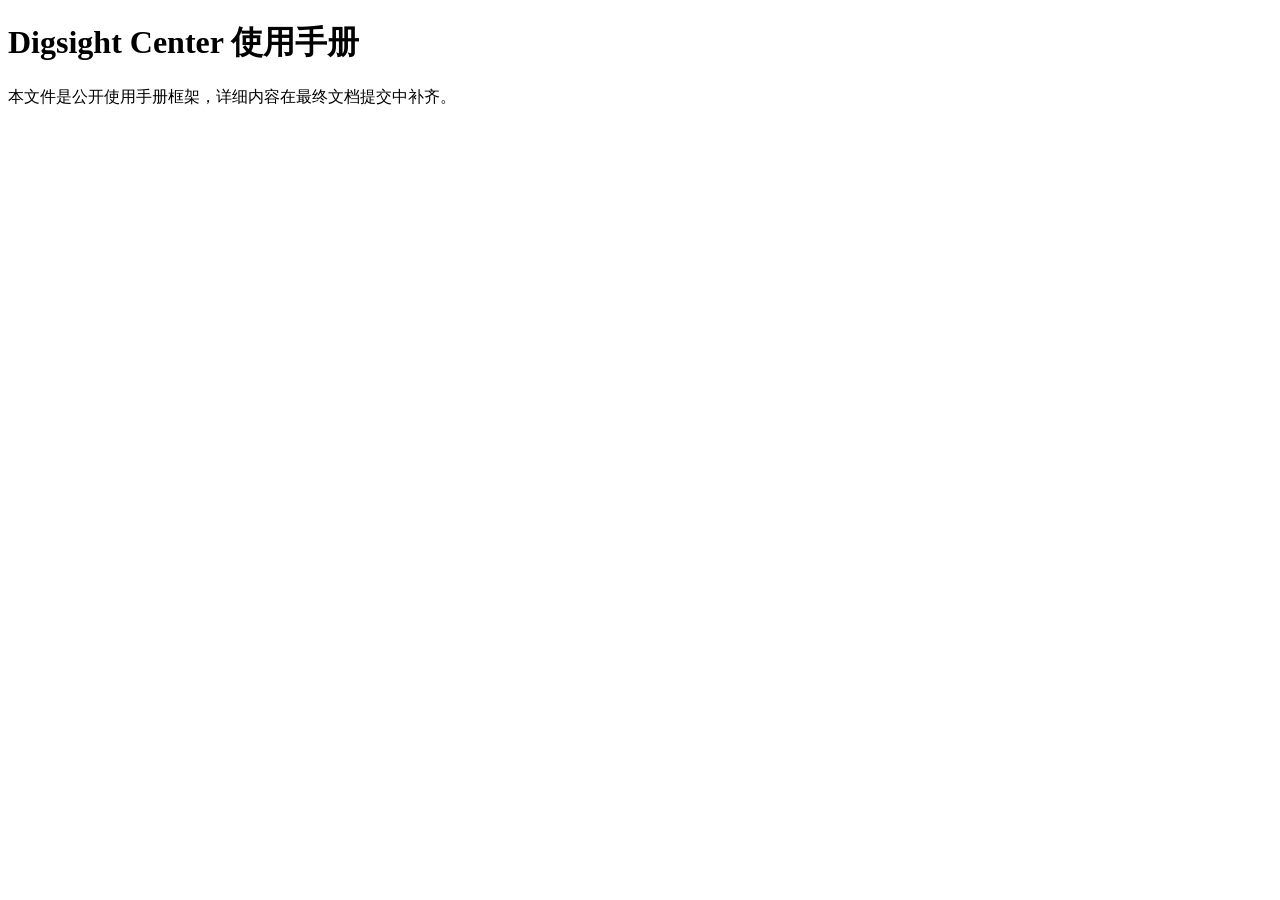
==== manual/MANUAL.html @ 26a2beaf "[Docs] Add public documentation skeleton Add stable public README and manual entry files early so ga" ====
<!doctype html>
<html lang="zh-CN">
<head>
  <meta charset="utf-8">
  <meta name="viewport" content="width=device-width, initial-scale=1">
  <title>Digsight Center 使用手册</title>
</head>
<body>
  <main>
    <h1>Digsight Center 使用手册</h1>
    <p>本文件是公开使用手册框架，详细内容在最终文档提交中补齐。</p>
  </main>
</body>
</html>
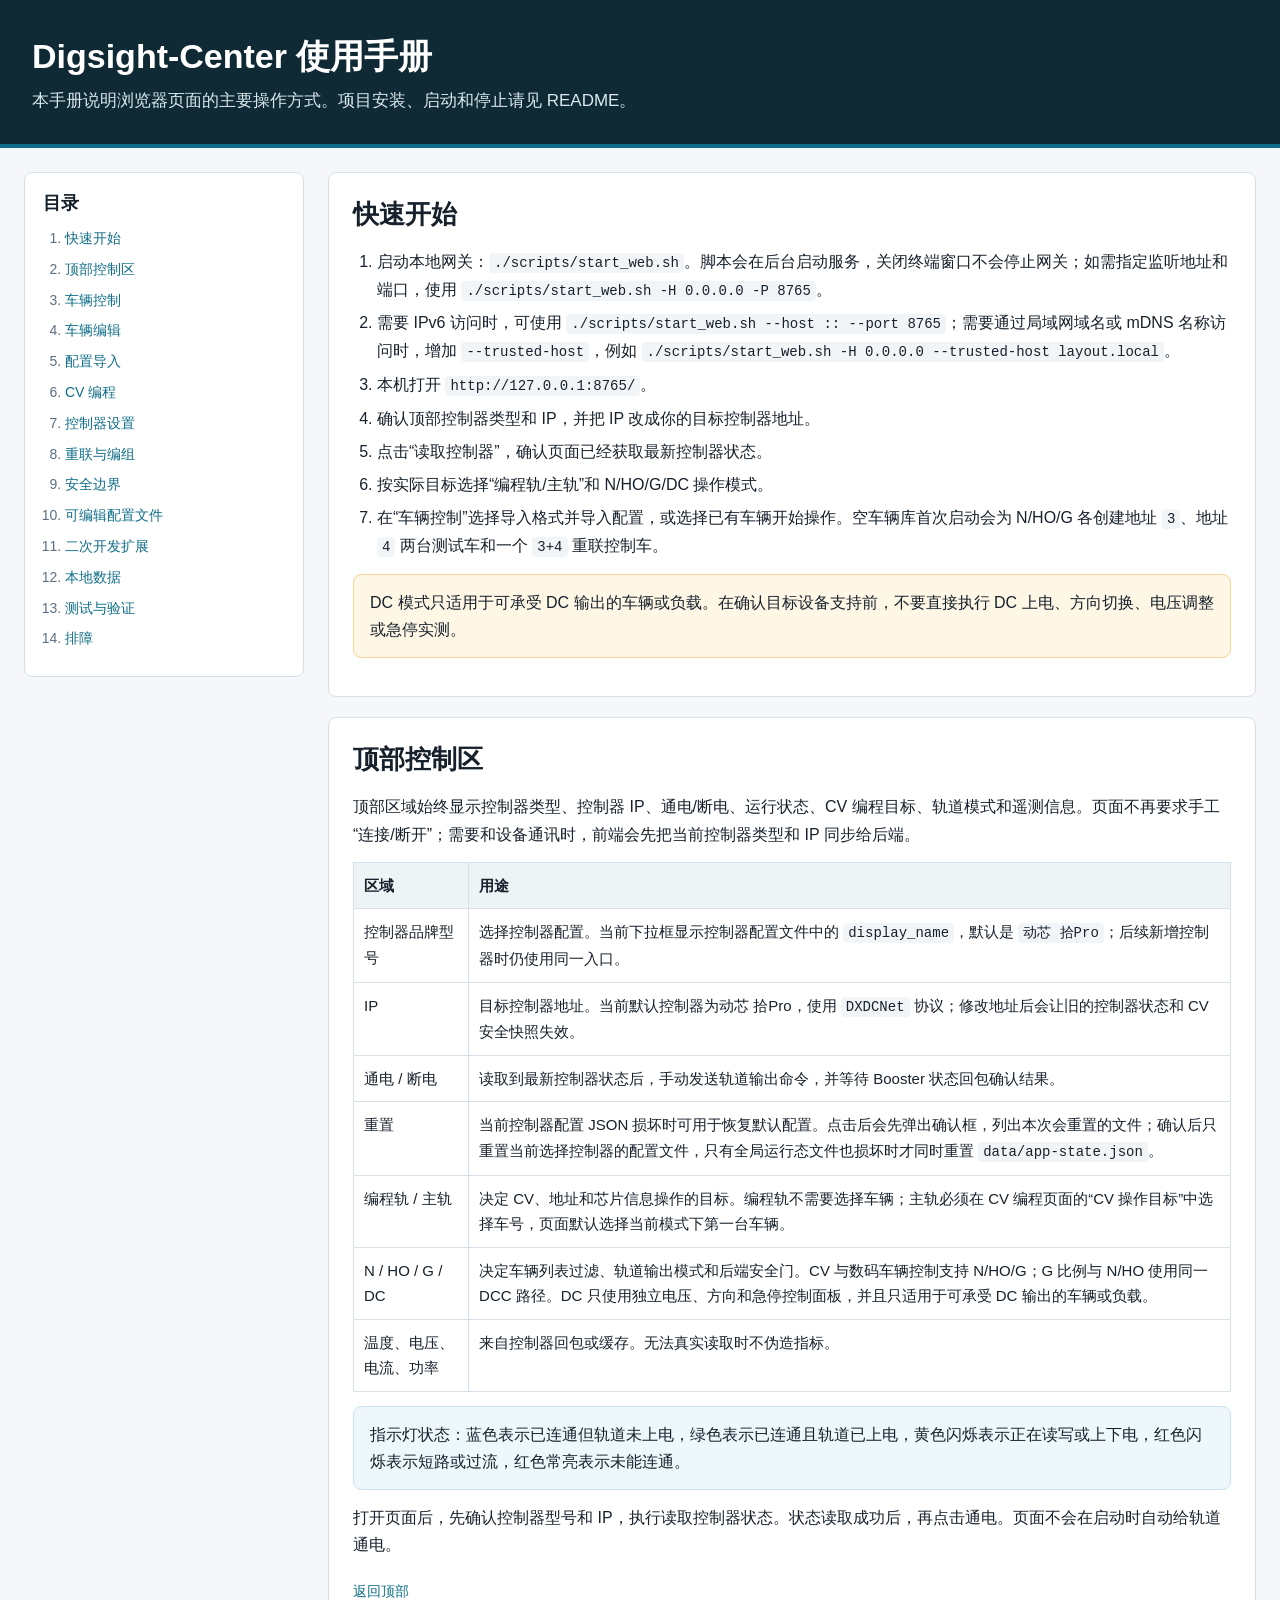
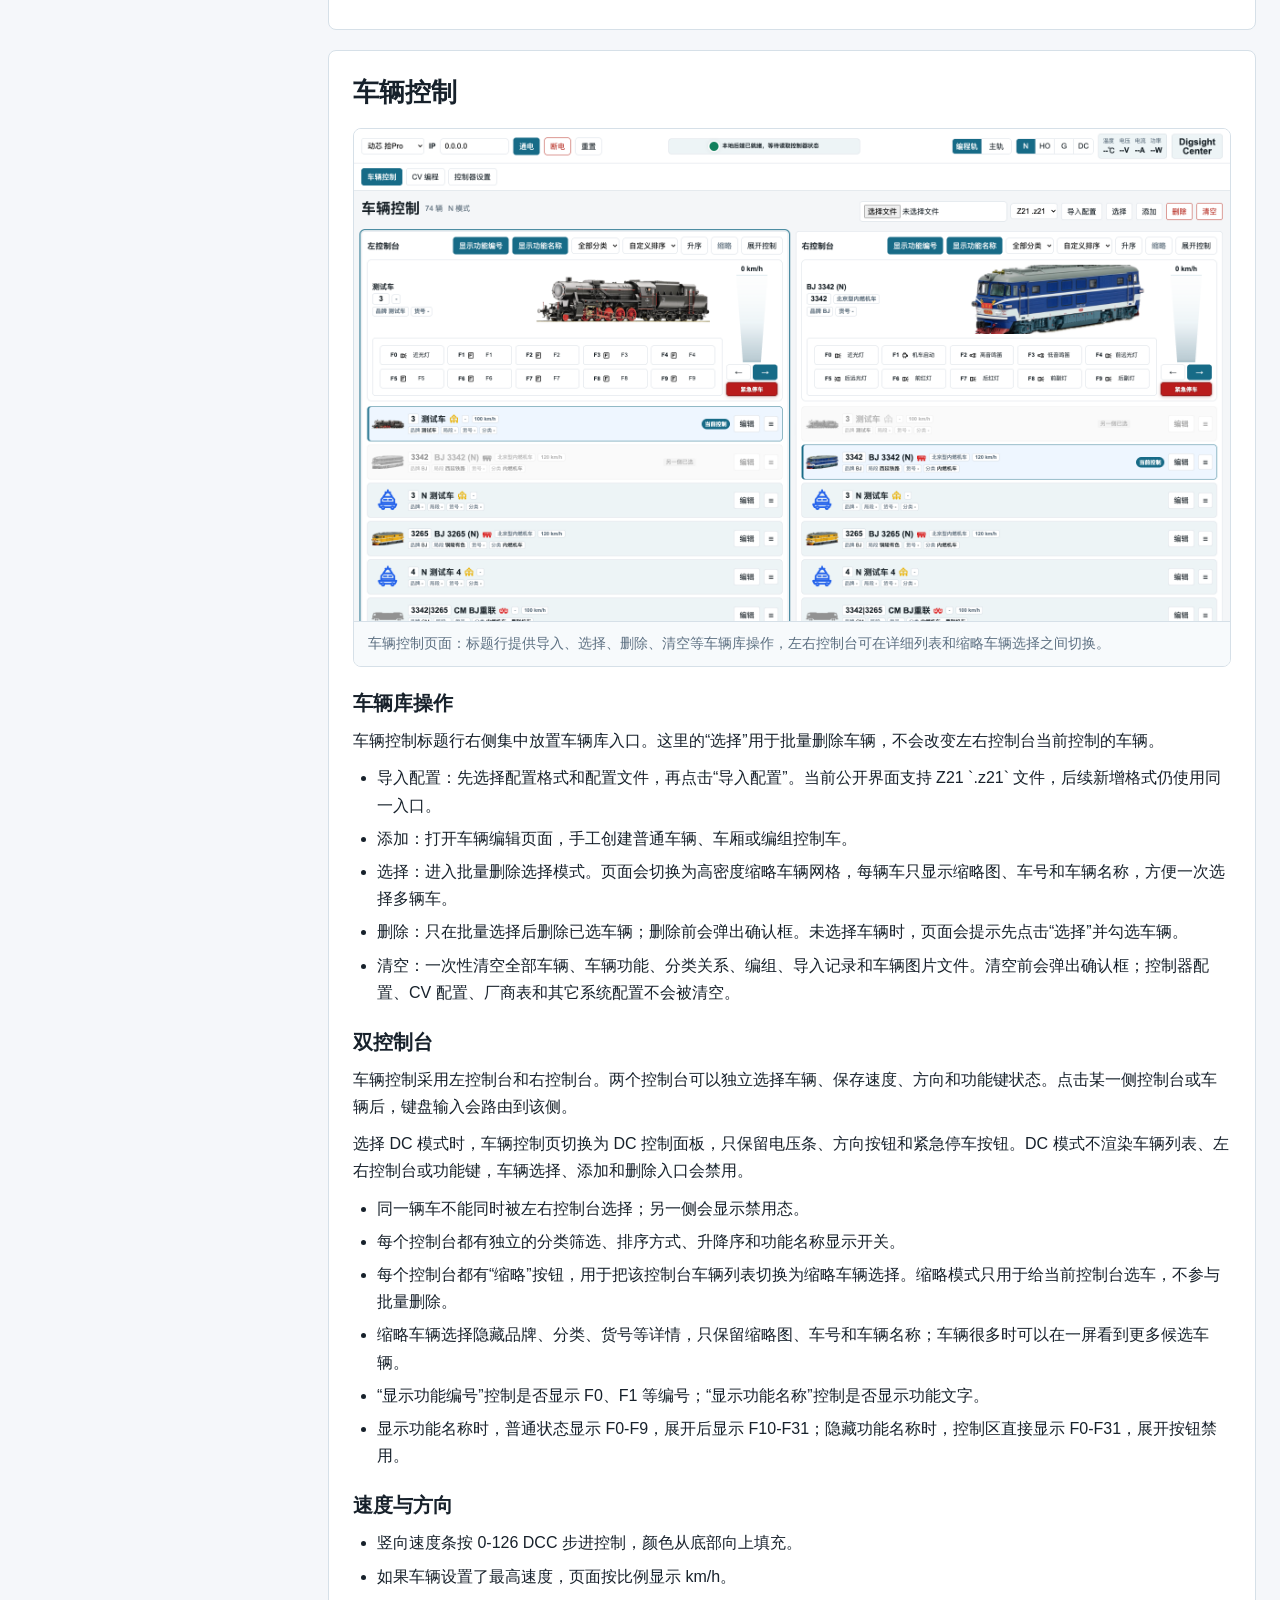
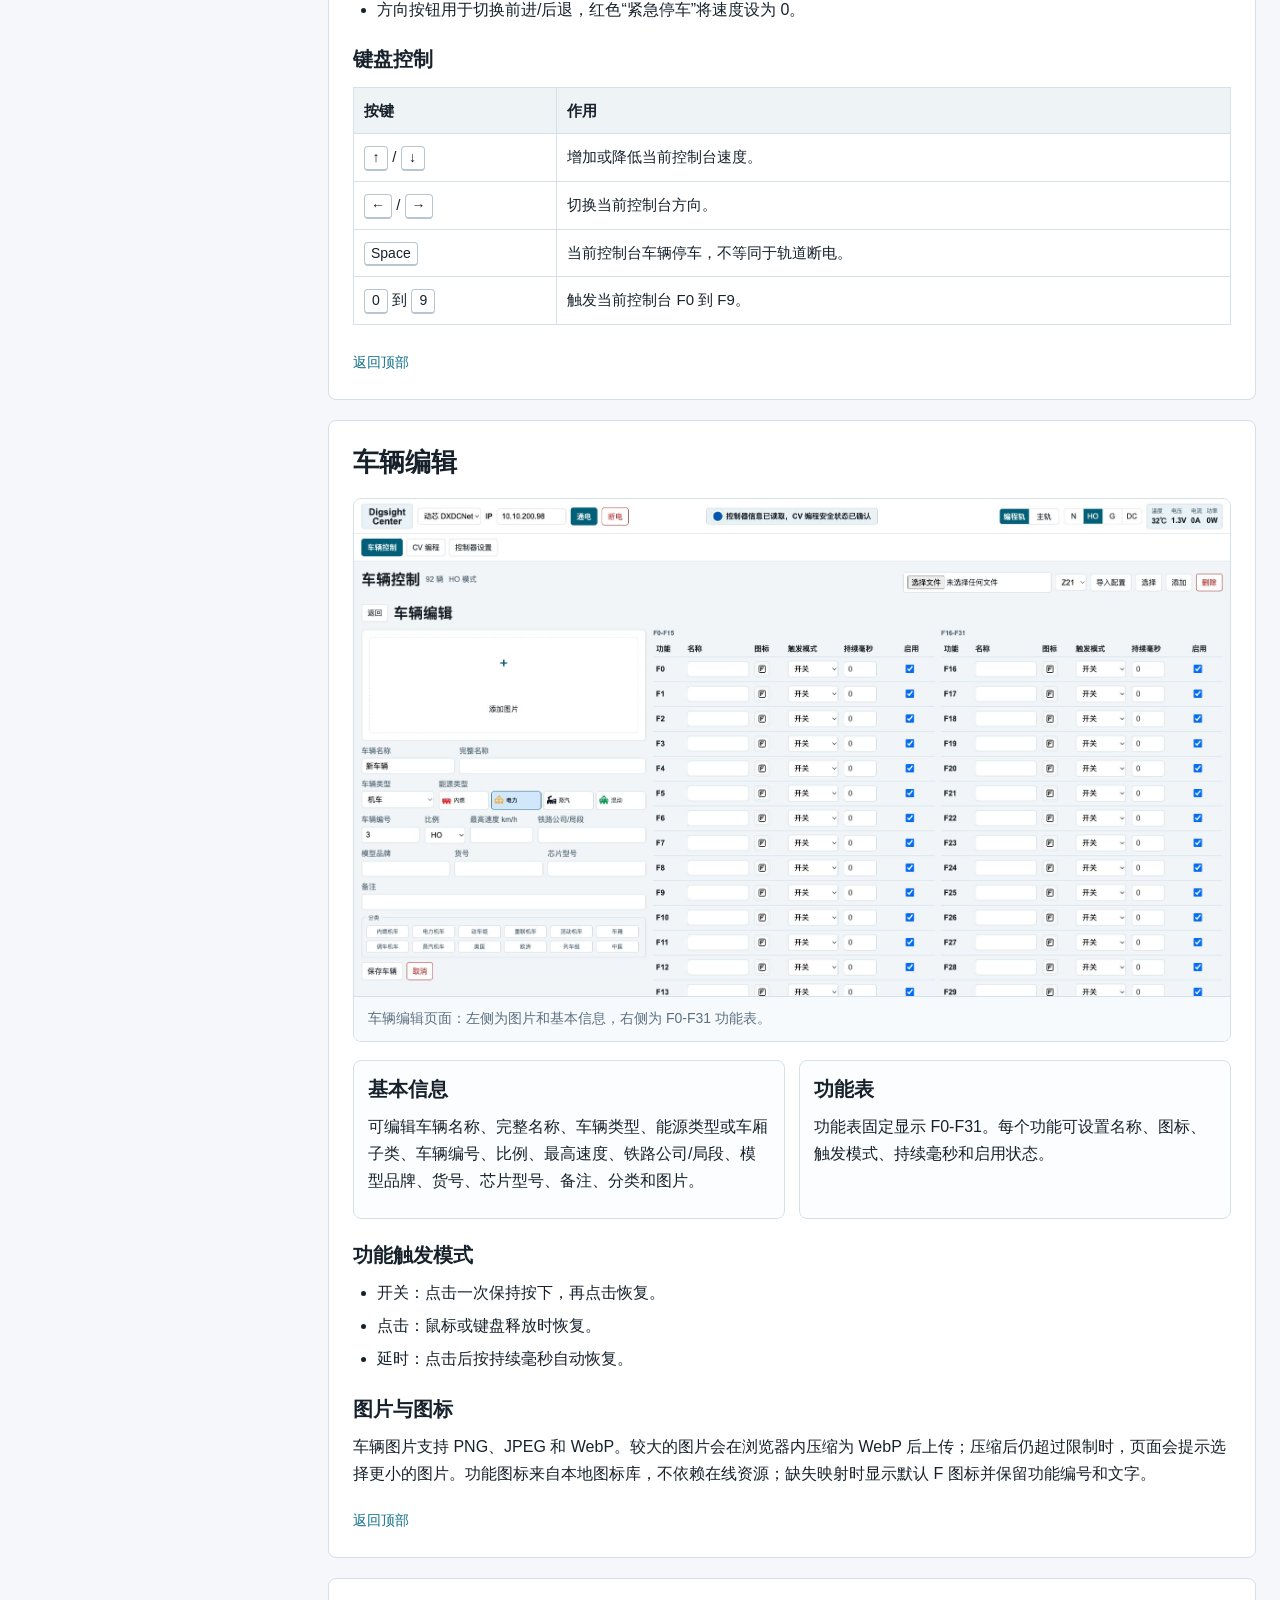
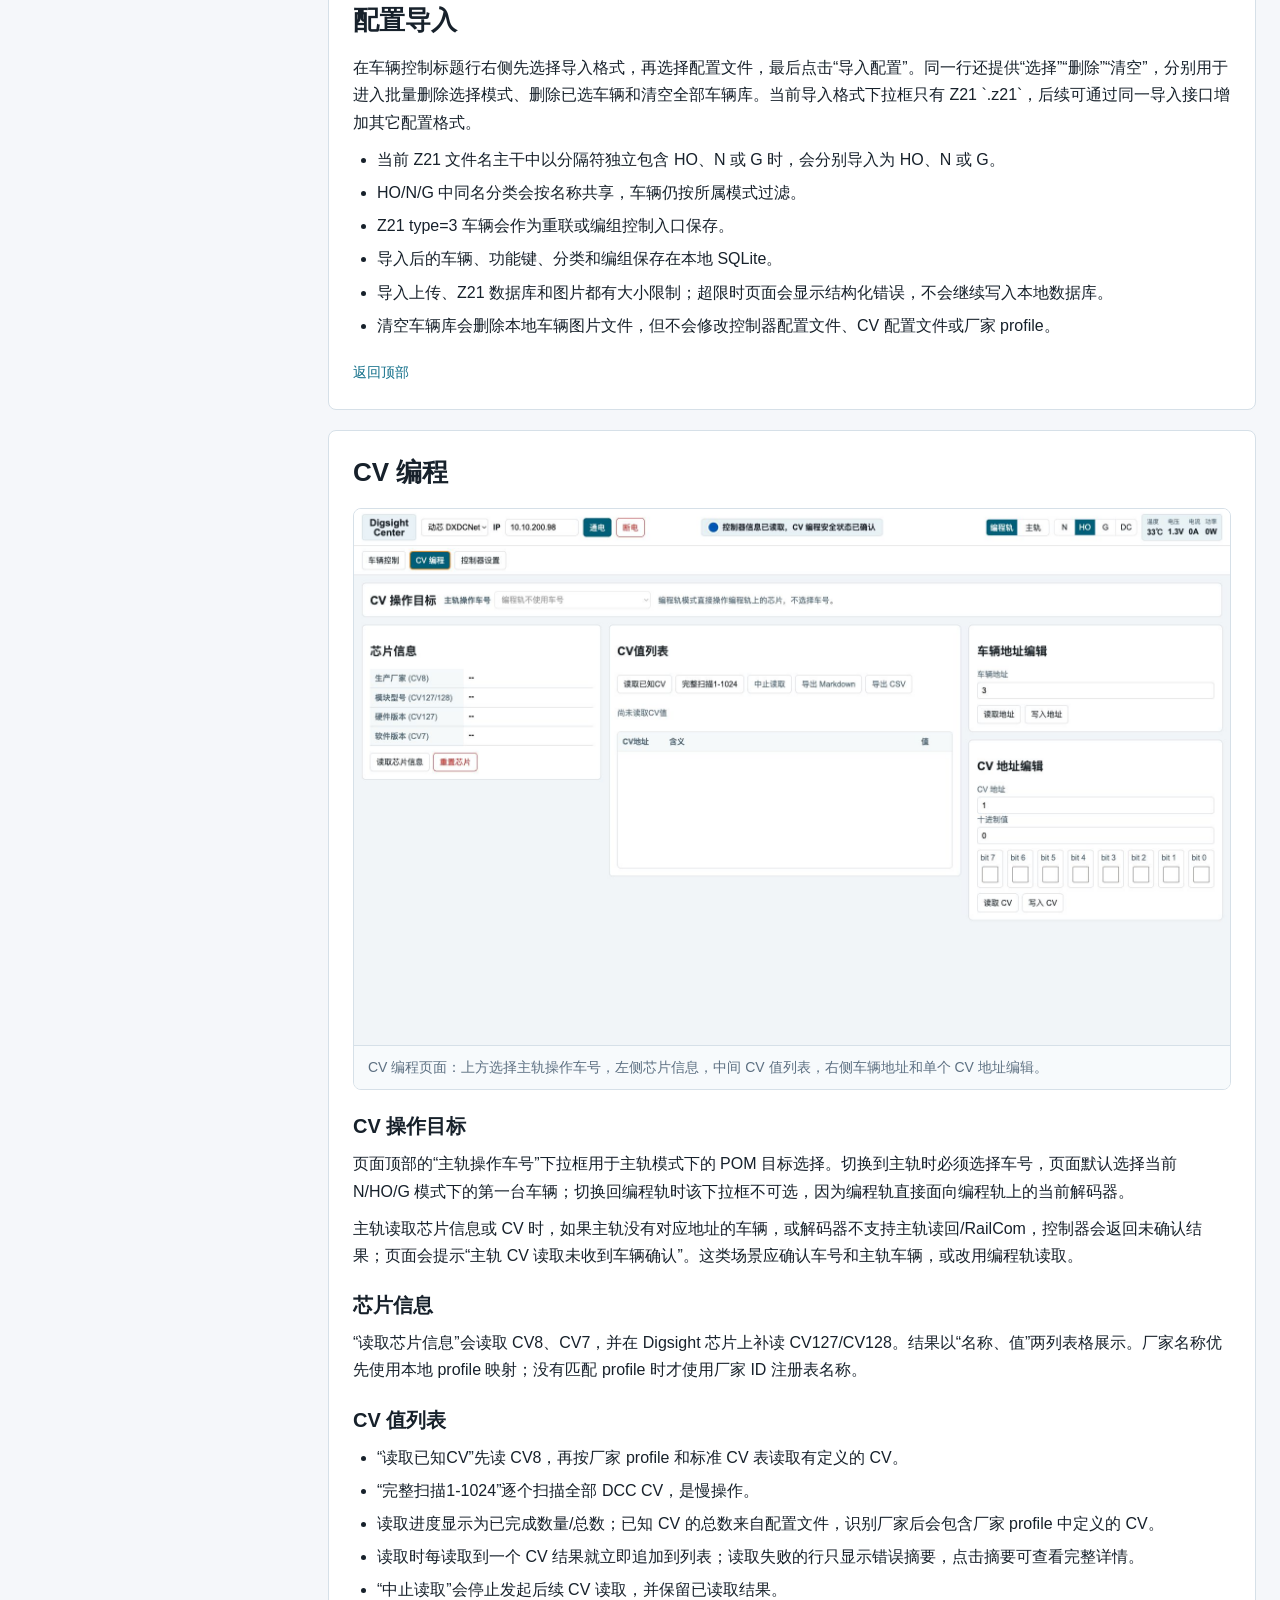
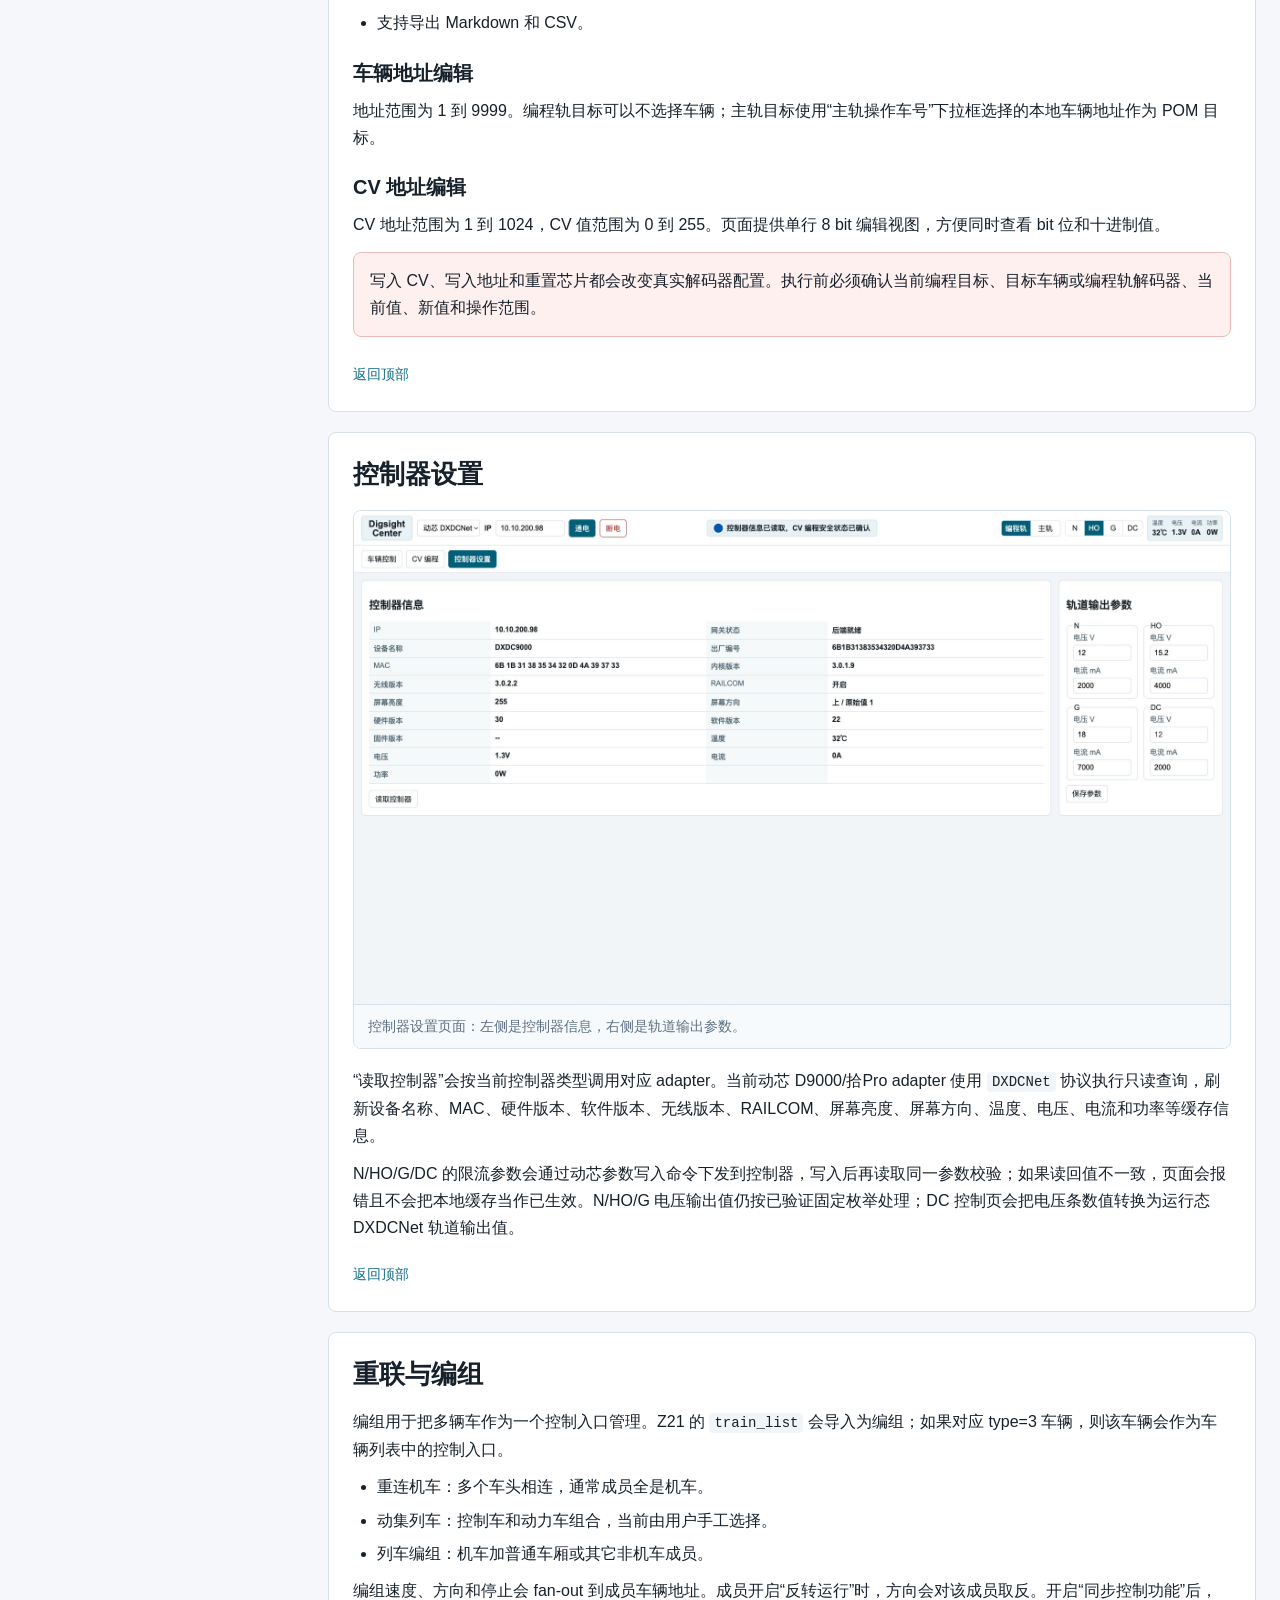
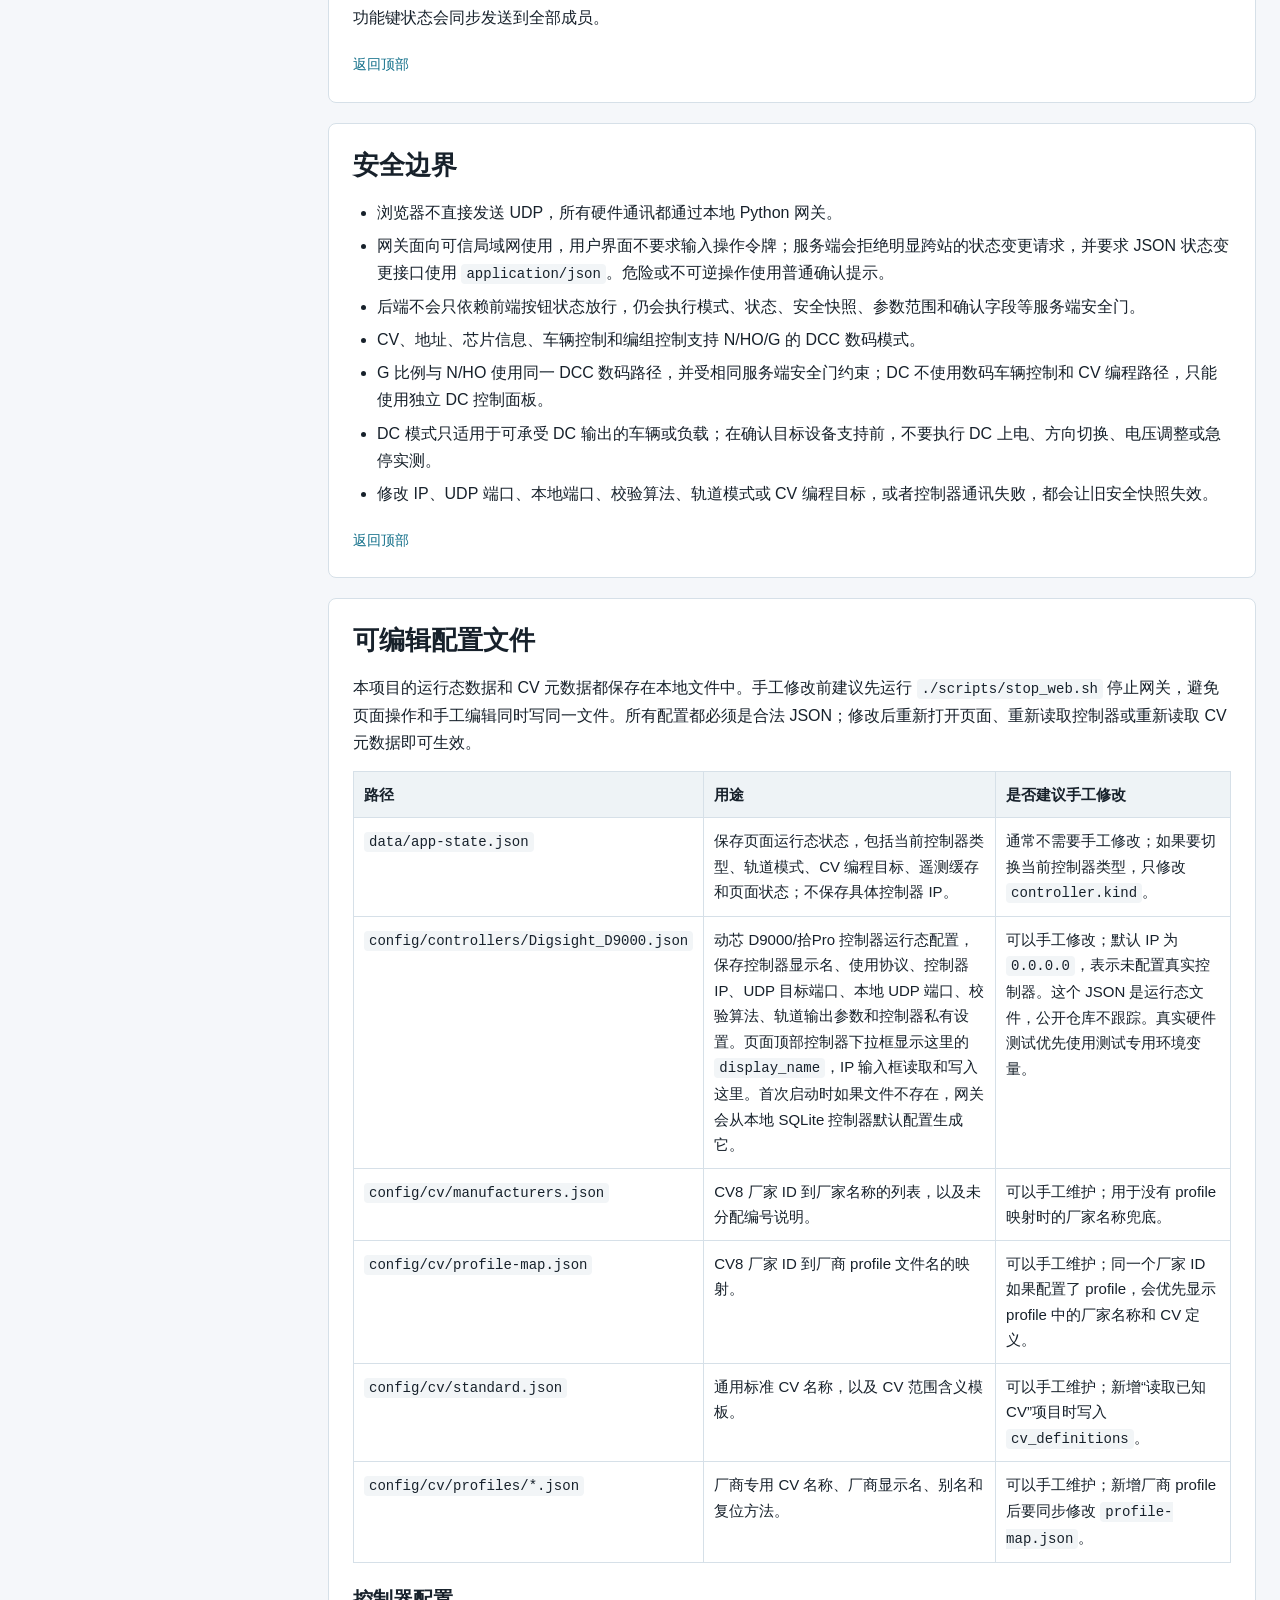
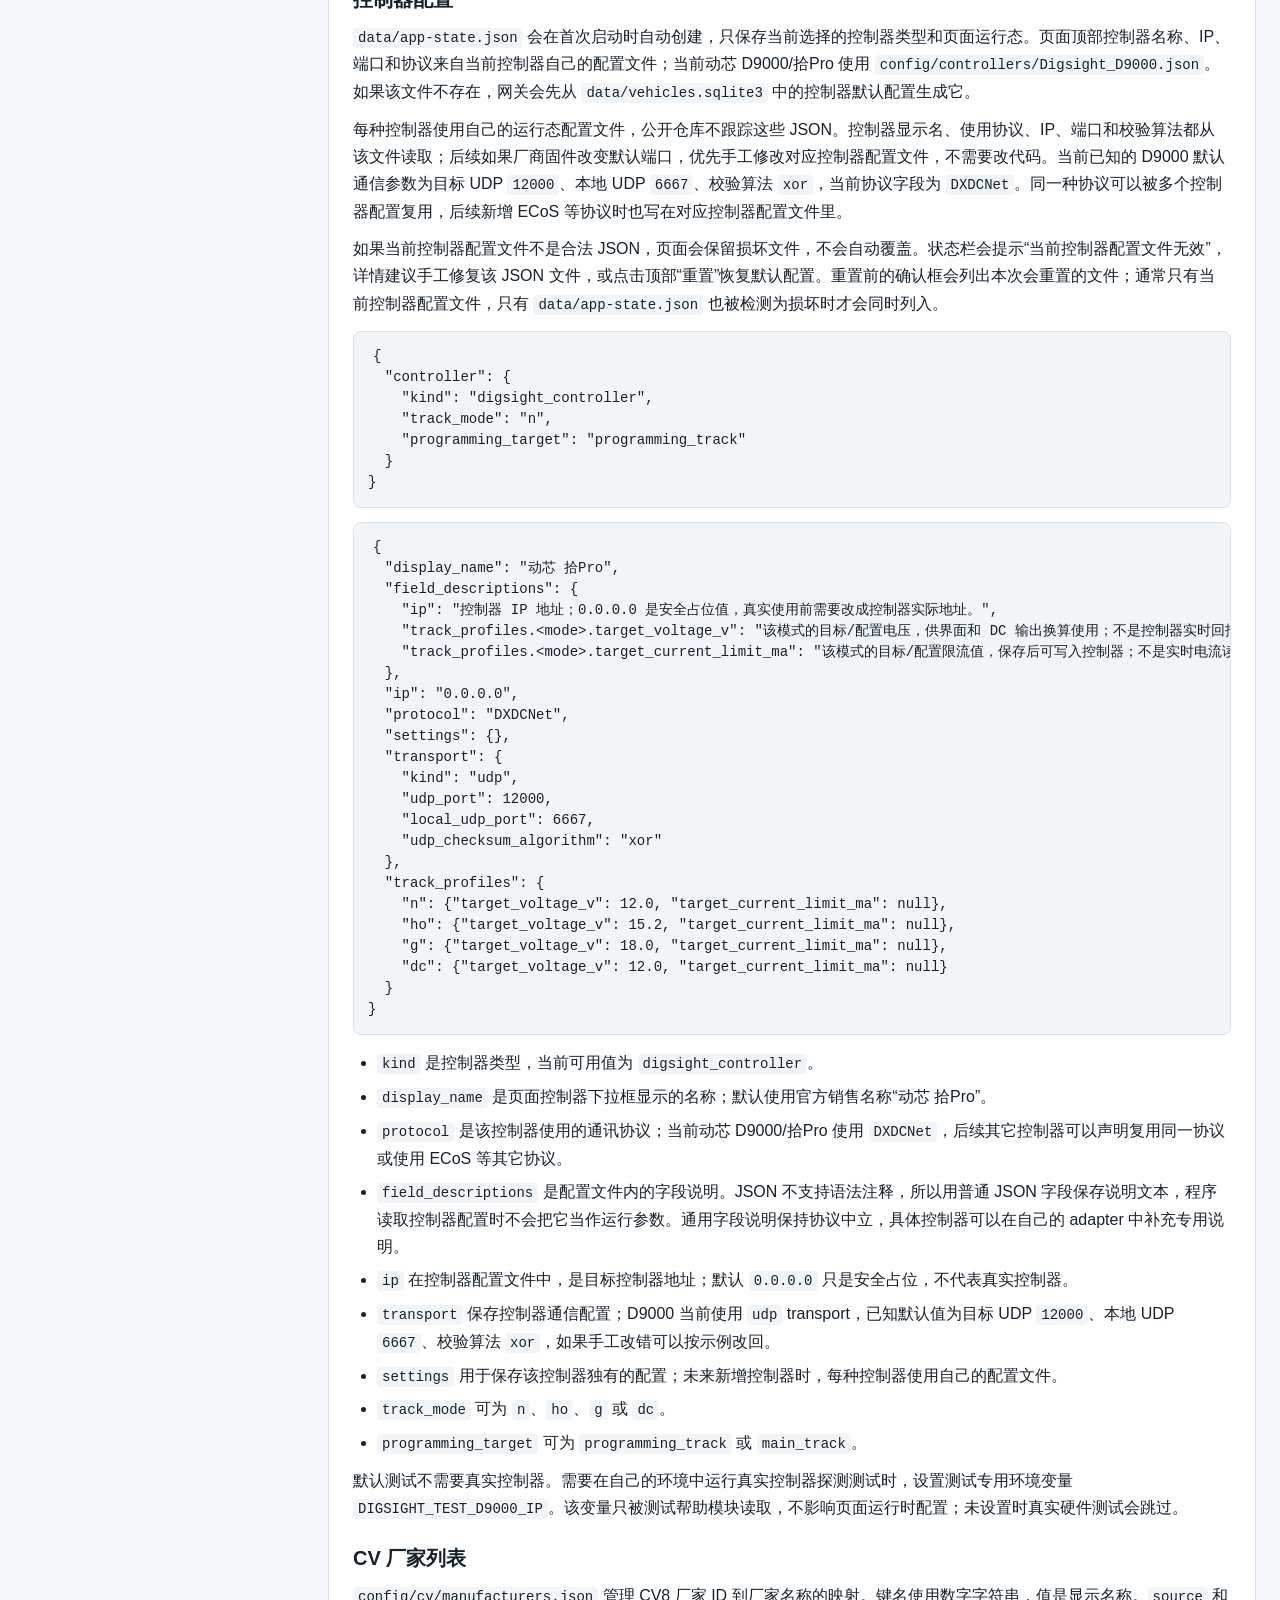
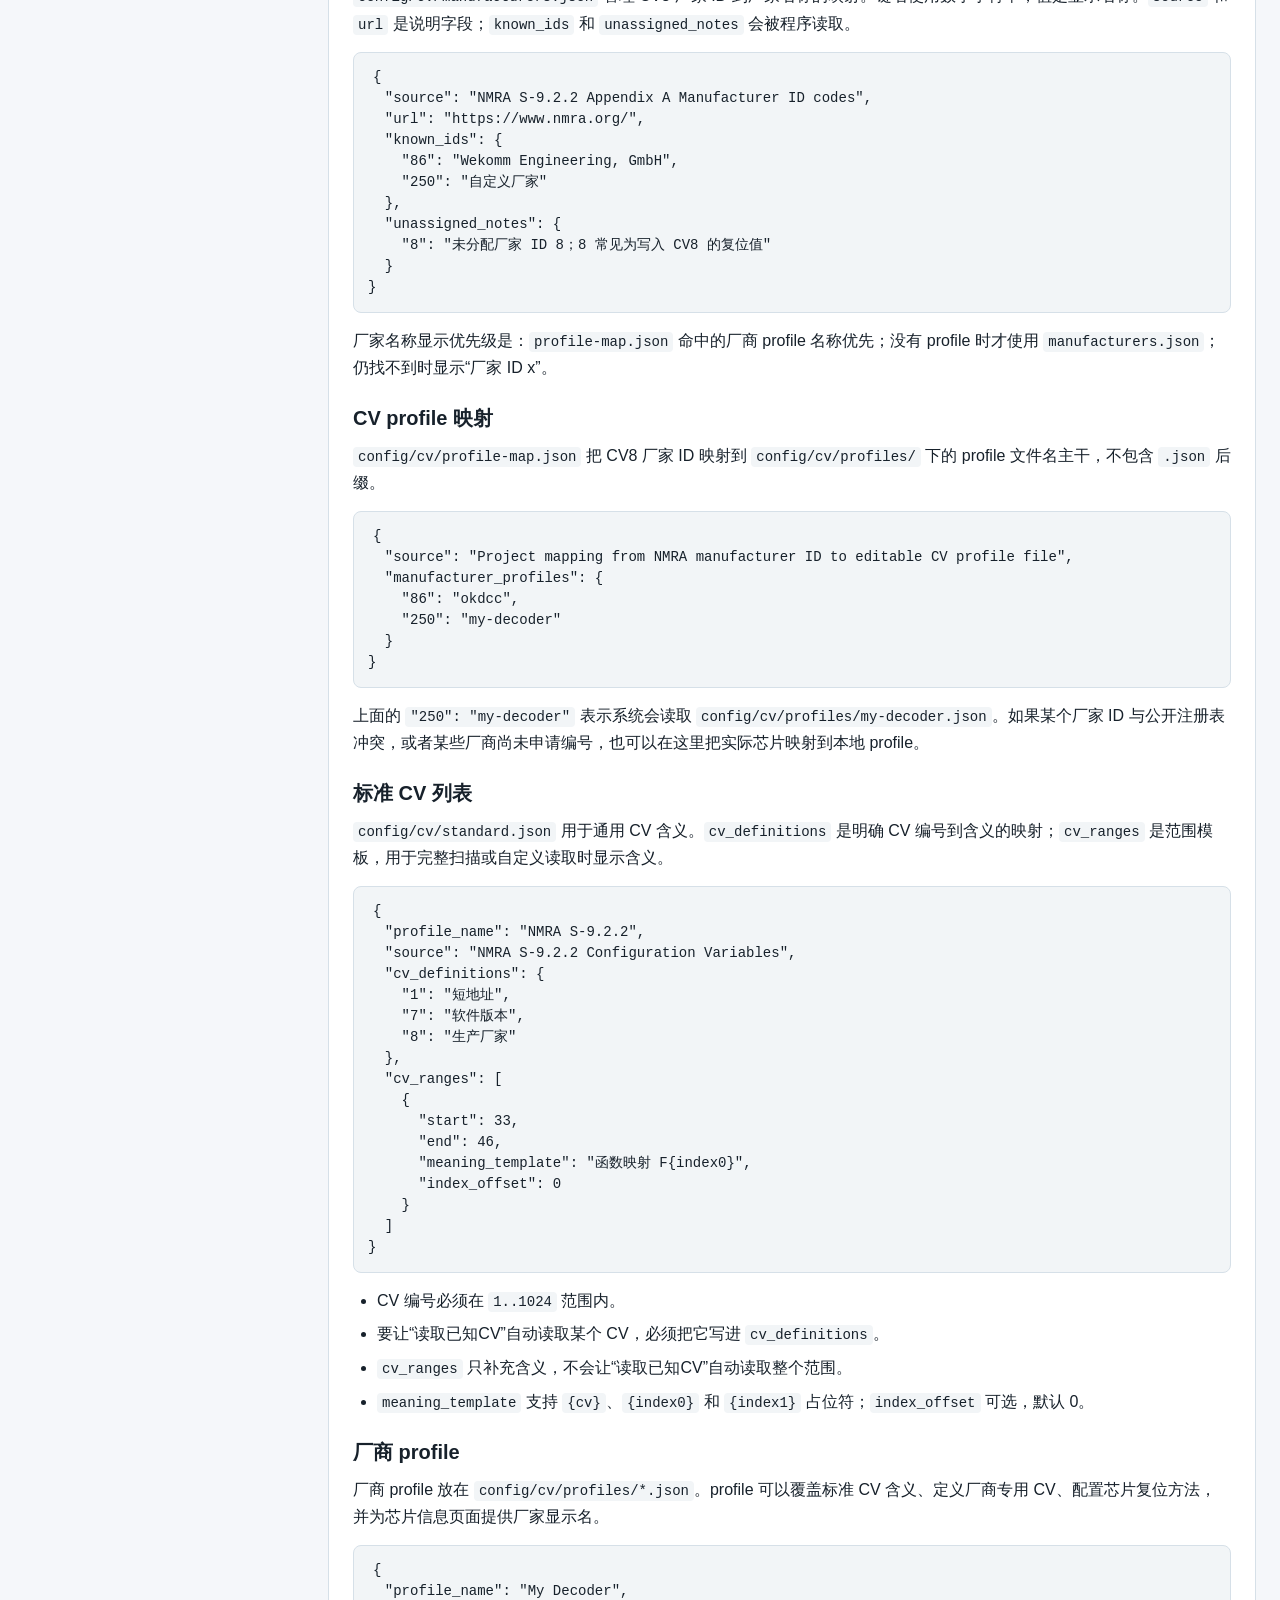
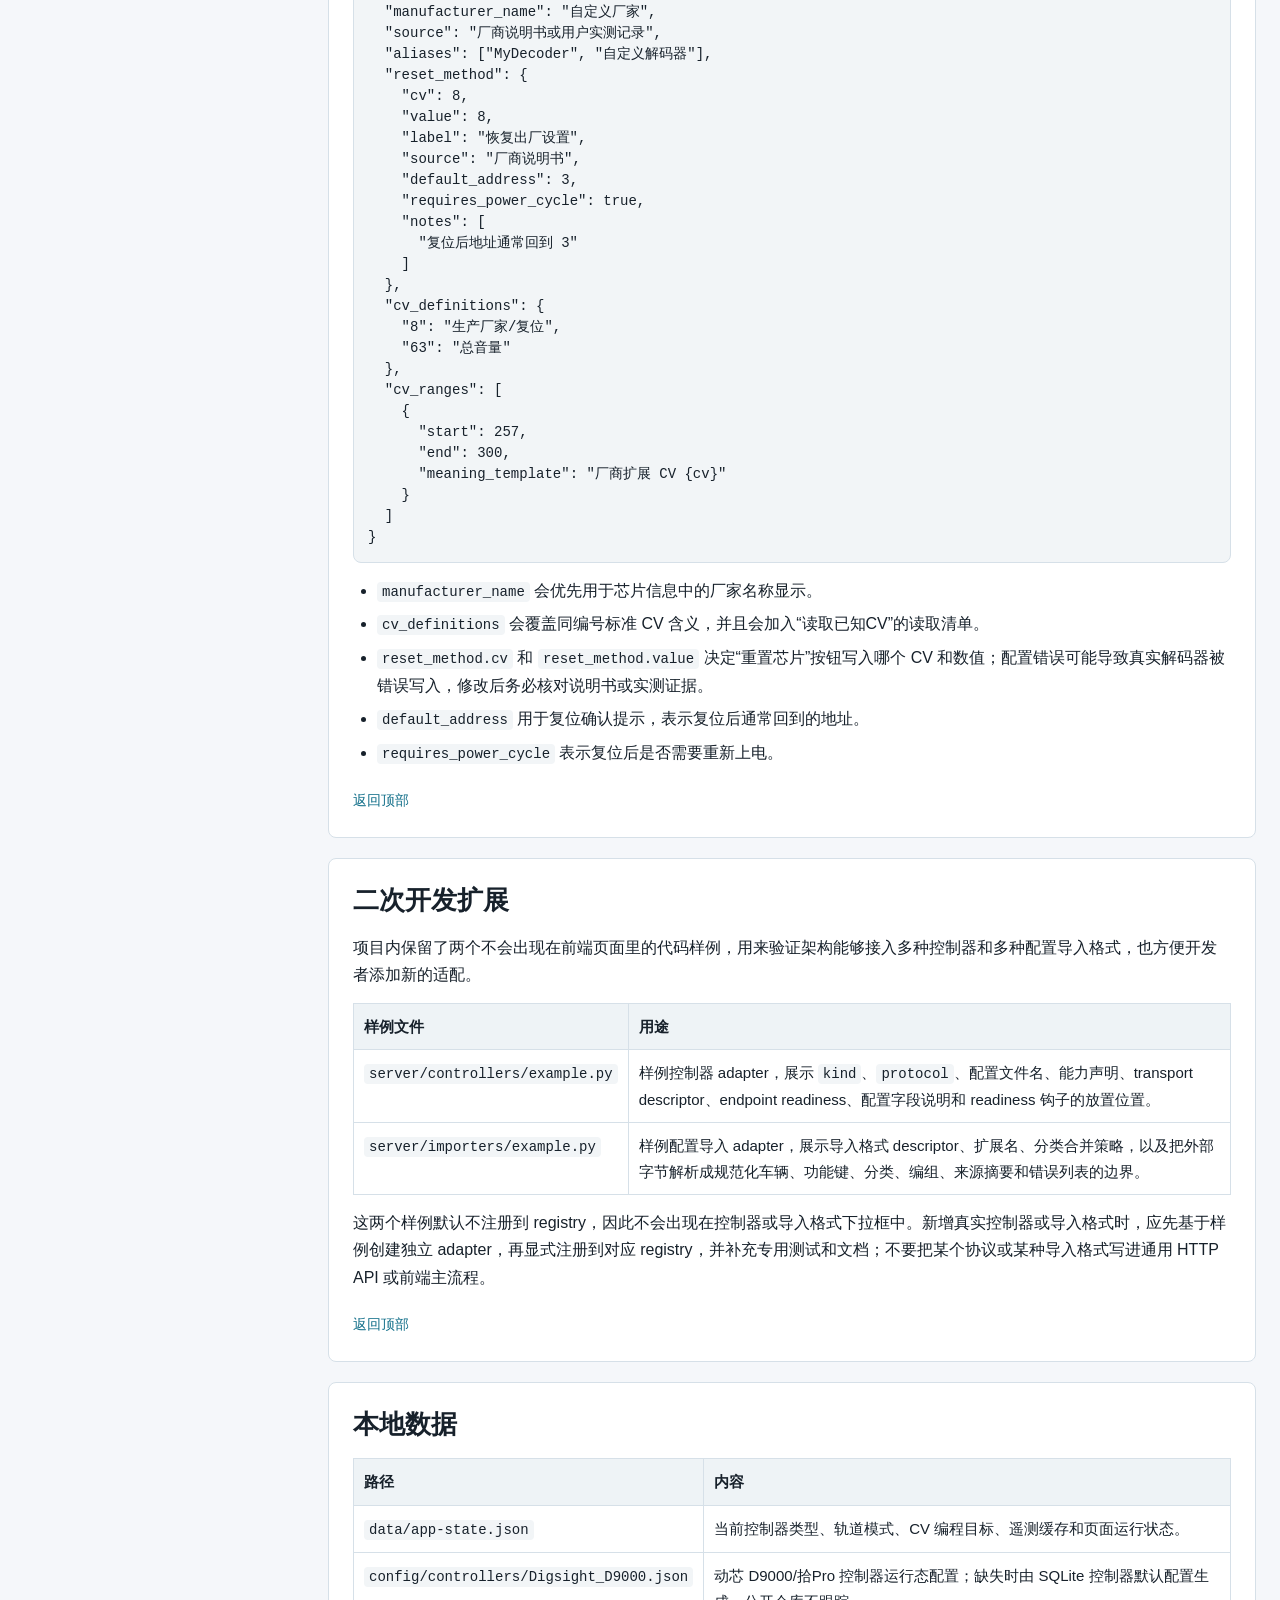
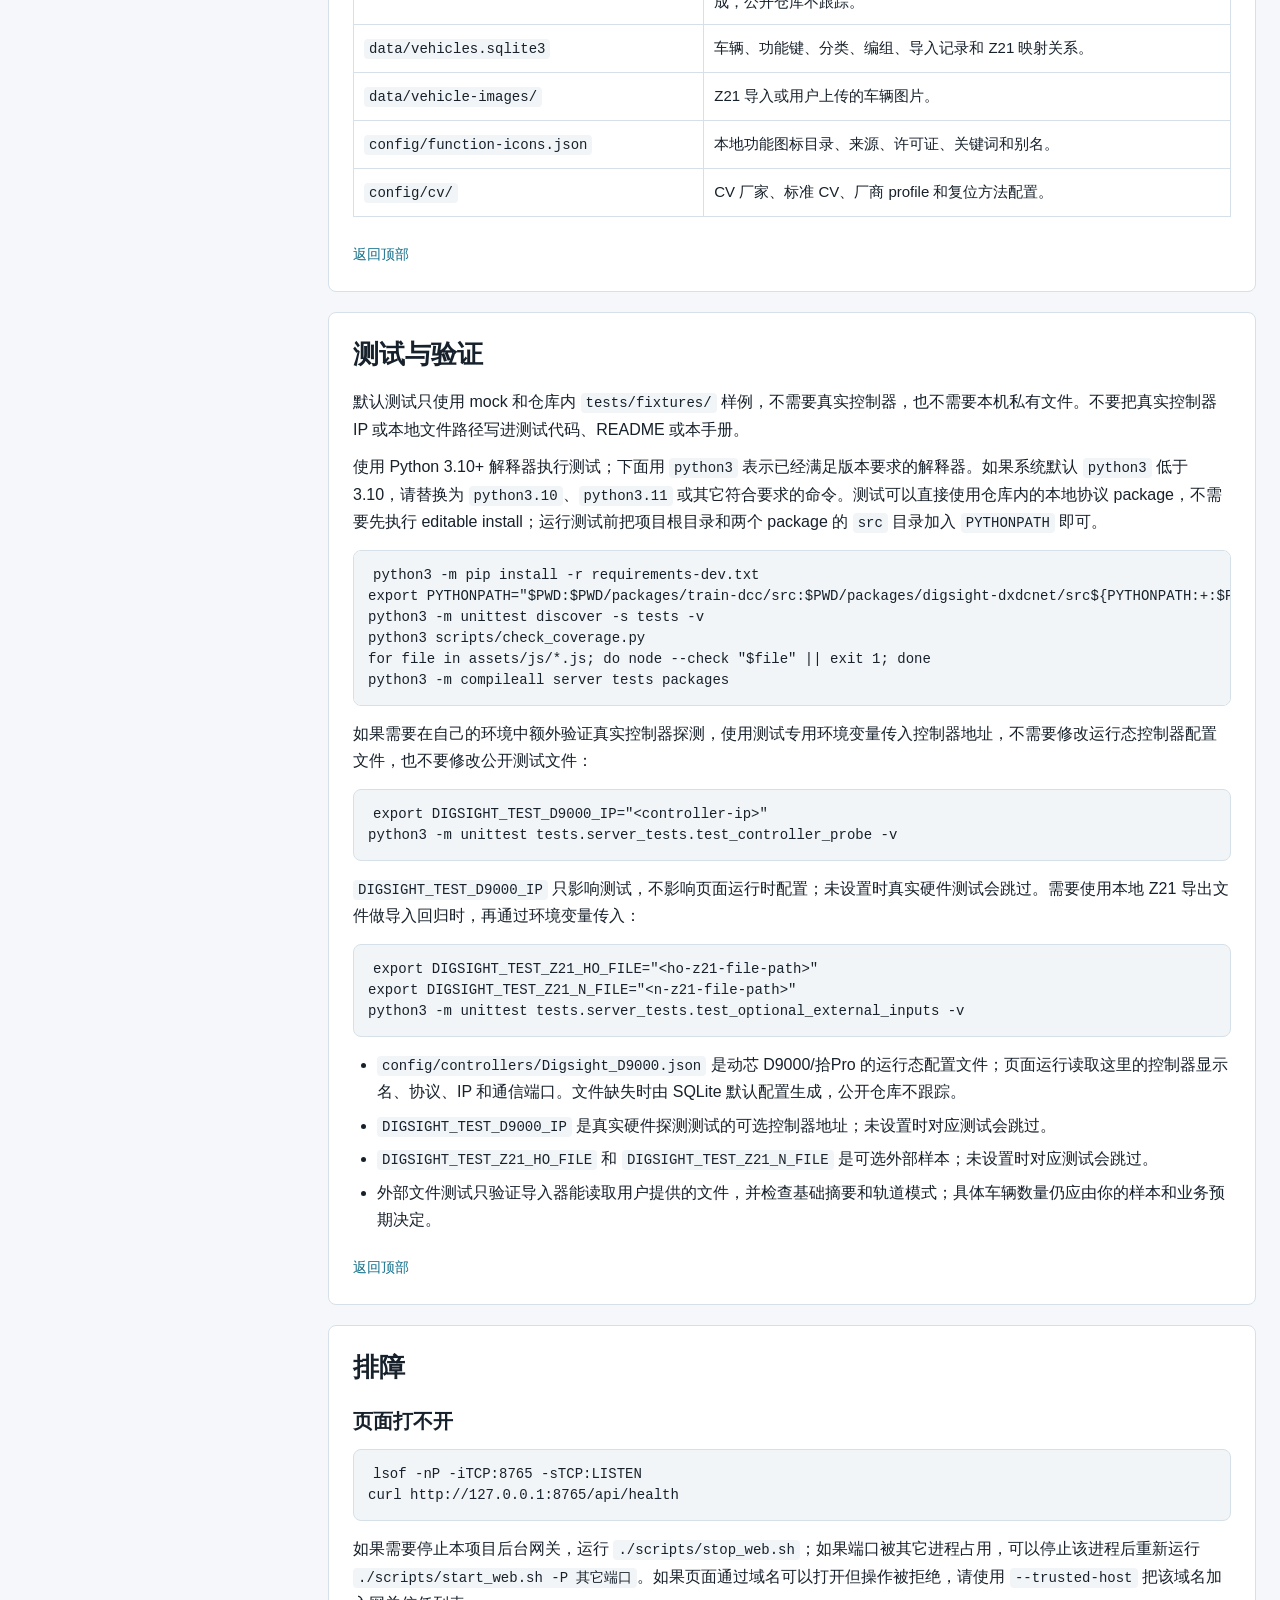
==== commit 20bef4e8: "[Docs] Publish browser user manual Document installation, startup, controller configuration, manual " ====
--- a/manual/MANUAL.html
+++ b/manual/MANUAL.html
@@ -3,12 +3,820 @@
 <head>
   <meta charset="utf-8">
   <meta name="viewport" content="width=device-width, initial-scale=1">
-  <title>Digsight Center 使用手册</title>
+  <title>Digsight-Center 使用手册</title>
+  <style>
+    :root {
+      --bg: #f5f7fa;
+      --panel: #ffffff;
+      --text: #17212b;
+      --muted: #5d7082;
+      --line: #d6e0e8;
+      --brand: #0f6d88;
+      --brand-dark: #0a5065;
+      --note: #eef7fb;
+      --warn: #fff7e6;
+      --danger: #fff0f0;
+      --code: #f2f5f7;
+    }
+
+    * {
+      box-sizing: border-box;
+    }
+
+    html {
+      scroll-behavior: smooth;
+    }
+
+    body {
+      margin: 0;
+      background: var(--bg);
+      color: var(--text);
+      font-family: "Microsoft YaHei", "PingFang SC", "Helvetica Neue", Arial, sans-serif;
+      font-size: 16px;
+      line-height: 1.7;
+    }
+
+    a {
+      color: var(--brand);
+      text-decoration: none;
+    }
+
+    a:hover {
+      text-decoration: underline;
+    }
+
+    header {
+      background: #102a35;
+      color: #fff;
+      padding: 36px 32px 28px;
+      border-bottom: 4px solid var(--brand);
+    }
+
+    header h1 {
+      margin: 0 0 10px;
+      font-size: 34px;
+      line-height: 1.2;
+      letter-spacing: 0;
+    }
+
+    header p {
+      max-width: 980px;
+      margin: 0;
+      color: #d9e8ee;
+      font-size: 17px;
+    }
+
+    .layout {
+      display: grid;
+      grid-template-columns: 280px minmax(0, 1fr);
+      gap: 24px;
+      max-width: 1480px;
+      margin: 0 auto;
+      padding: 24px;
+    }
+
+    nav {
+      position: sticky;
+      top: 16px;
+      align-self: start;
+      background: var(--panel);
+      border: 1px solid var(--line);
+      border-radius: 8px;
+      padding: 18px;
+    }
+
+    nav h2 {
+      margin: 0 0 12px;
+      font-size: 18px;
+    }
+
+    nav ol {
+      margin: 0;
+      padding-left: 22px;
+    }
+
+    nav li {
+      margin: 7px 0;
+      color: var(--muted);
+      font-size: 14px;
+    }
+
+    main {
+      min-width: 0;
+    }
+
+    section {
+      background: var(--panel);
+      border: 1px solid var(--line);
+      border-radius: 8px;
+      margin-bottom: 20px;
+      padding: 24px;
+    }
+
+    h2 {
+      margin: 0 0 16px;
+      font-size: 26px;
+      line-height: 1.35;
+    }
+
+    h3 {
+      margin: 22px 0 10px;
+      font-size: 20px;
+      line-height: 1.4;
+    }
+
+    p {
+      margin: 10px 0;
+    }
+
+    ul,
+    ol {
+      margin: 10px 0 10px 24px;
+      padding: 0;
+    }
+
+    li {
+      margin: 6px 0;
+    }
+
+    code,
+    pre {
+      font-family: "SFMono-Regular", Consolas, "Liberation Mono", Menlo, monospace;
+      font-size: 14px;
+    }
+
+    code {
+      background: var(--code);
+      border-radius: 4px;
+      padding: 2px 5px;
+    }
+
+    pre {
+      overflow: auto;
+      background: var(--code);
+      border: 1px solid var(--line);
+      border-radius: 8px;
+      padding: 14px;
+      line-height: 1.5;
+    }
+
+    table {
+      width: 100%;
+      border-collapse: collapse;
+      margin: 14px 0;
+      font-size: 15px;
+    }
+
+    th,
+    td {
+      border: 1px solid var(--line);
+      padding: 10px;
+      vertical-align: top;
+      text-align: left;
+    }
+
+    th {
+      background: #eef3f6;
+      font-weight: 700;
+    }
+
+    figure {
+      margin: 18px 0;
+      border: 1px solid var(--line);
+      border-radius: 8px;
+      overflow: hidden;
+      background: #fff;
+    }
+
+    figure img {
+      display: block;
+      width: 100%;
+      height: auto;
+    }
+
+    figcaption {
+      padding: 10px 14px;
+      color: var(--muted);
+      background: #f7fafc;
+      border-top: 1px solid var(--line);
+      font-size: 14px;
+    }
+
+    .note,
+    .warning,
+    .danger {
+      border-radius: 8px;
+      padding: 14px 16px;
+      margin: 14px 0;
+      border: 1px solid var(--line);
+    }
+
+    .note {
+      background: var(--note);
+      border-color: #c7e2ec;
+    }
+
+    .warning {
+      background: var(--warn);
+      border-color: #f0d49a;
+    }
+
+    .danger {
+      background: var(--danger);
+      border-color: #efb9b9;
+    }
+
+    .cards {
+      display: grid;
+      grid-template-columns: repeat(2, minmax(0, 1fr));
+      gap: 14px;
+    }
+
+    .card {
+      border: 1px solid var(--line);
+      border-radius: 8px;
+      padding: 14px;
+      background: #fbfdfe;
+    }
+
+    .card h3 {
+      margin-top: 0;
+    }
+
+    .kbd {
+      display: inline-block;
+      min-width: 24px;
+      padding: 1px 6px;
+      border: 1px solid #b8c6d1;
+      border-bottom-width: 2px;
+      border-radius: 4px;
+      background: #fff;
+      text-align: center;
+      font-size: 14px;
+      line-height: 1.4;
+    }
+
+    .top-link {
+      display: inline-block;
+      margin-top: 12px;
+      font-size: 14px;
+    }
+
+    @media (max-width: 960px) {
+      .layout {
+        grid-template-columns: 1fr;
+      }
+
+      nav {
+        position: static;
+      }
+
+      .cards {
+        grid-template-columns: 1fr;
+      }
+    }
+  </style>
 </head>
 <body>
-  <main>
-    <h1>Digsight Center 使用手册</h1>
-    <p>本文件是公开使用手册框架，详细内容在最终文档提交中补齐。</p>
-  </main>
+  <header id="top">
+    <h1>Digsight-Center 使用手册</h1>
+    <p>本手册说明浏览器页面的主要操作方式。项目安装、启动和停止请见 README。</p>
+  </header>
+
+  <div class="layout">
+    <nav aria-label="目录">
+      <h2>目录</h2>
+      <ol>
+        <li><a href="#quick-start">快速开始</a></li>
+        <li><a href="#header">顶部控制区</a></li>
+        <li><a href="#vehicle-control">车辆控制</a></li>
+        <li><a href="#vehicle-editor">车辆编辑</a></li>
+        <li><a href="#config-import">配置导入</a></li>
+        <li><a href="#cv">CV 编程</a></li>
+        <li><a href="#settings">控制器设置</a></li>
+        <li><a href="#consist">重联与编组</a></li>
+        <li><a href="#safety">安全边界</a></li>
+        <li><a href="#editable-config">可编辑配置文件</a></li>
+        <li><a href="#extension-development">二次开发扩展</a></li>
+        <li><a href="#data">本地数据</a></li>
+        <li><a href="#testing">测试与验证</a></li>
+        <li><a href="#troubleshooting">排障</a></li>
+      </ol>
+    </nav>
+
+    <main>
+      <section id="quick-start">
+        <h2>快速开始</h2>
+        <ol>
+          <li>启动本地网关：<code>./scripts/start_web.sh</code>。脚本会在后台启动服务，关闭终端窗口不会停止网关；如需指定监听地址和端口，使用 <code>./scripts/start_web.sh -H 0.0.0.0 -P 8765</code>。</li>
+          <li>需要 IPv6 访问时，可使用 <code>./scripts/start_web.sh --host :: --port 8765</code>；需要通过局域网域名或 mDNS 名称访问时，增加 <code>--trusted-host</code>，例如 <code>./scripts/start_web.sh -H 0.0.0.0 --trusted-host layout.local</code>。</li>
+          <li>本机打开 <code>http://127.0.0.1:8765/</code>。</li>
+          <li>确认顶部控制器类型和 IP，并把 IP 改成你的目标控制器地址。</li>
+          <li>点击“读取控制器”，确认页面已经获取最新控制器状态。</li>
+          <li>按实际目标选择“编程轨/主轨”和 N/HO/G/DC 操作模式。</li>
+          <li>在“车辆控制”选择导入格式并导入配置，或选择已有车辆开始操作。空车辆库首次启动会为 N/HO/G 各创建地址 <code>3</code>、地址 <code>4</code> 两台测试车和一个 <code>3+4</code> 重联控制车。</li>
+        </ol>
+        <div class="warning">
+          DC 模式只适用于可承受 DC 输出的车辆或负载。在确认目标设备支持前，不要直接执行 DC 上电、方向切换、电压调整或急停实测。
+        </div>
+      </section>
+
+      <section id="header">
+        <h2>顶部控制区</h2>
+        <p>顶部区域始终显示控制器类型、控制器 IP、通电/断电、运行状态、CV 编程目标、轨道模式和遥测信息。页面不再要求手工“连接/断开”；需要和设备通讯时，前端会先把当前控制器类型和 IP 同步给后端。</p>
+        <table>
+          <tr>
+            <th>区域</th>
+            <th>用途</th>
+          </tr>
+          <tr>
+            <td>控制器品牌型号</td>
+            <td>选择控制器配置。当前下拉框显示控制器配置文件中的 <code>display_name</code>，默认是 <code>动芯 拾Pro</code>；后续新增控制器时仍使用同一入口。</td>
+          </tr>
+          <tr>
+            <td>IP</td>
+            <td>目标控制器地址。当前默认控制器为动芯 拾Pro，使用 <code>DXDCNet</code> 协议；修改地址后会让旧的控制器状态和 CV 安全快照失效。</td>
+          </tr>
+          <tr>
+            <td>通电 / 断电</td>
+            <td>读取到最新控制器状态后，手动发送轨道输出命令，并等待 Booster 状态回包确认结果。</td>
+          </tr>
+          <tr>
+            <td>重置</td>
+            <td>当前控制器配置 JSON 损坏时可用于恢复默认配置。点击后会先弹出确认框，列出本次会重置的文件；确认后只重置当前选择控制器的配置文件，只有全局运行态文件也损坏时才同时重置 <code>data/app-state.json</code>。</td>
+          </tr>
+          <tr>
+            <td>编程轨 / 主轨</td>
+            <td>决定 CV、地址和芯片信息操作的目标。编程轨不需要选择车辆；主轨必须在 CV 编程页面的“CV 操作目标”中选择车号，页面默认选择当前模式下第一台车辆。</td>
+          </tr>
+          <tr>
+            <td>N / HO / G / DC</td>
+            <td>决定车辆列表过滤、轨道输出模式和后端安全门。CV 与数码车辆控制支持 N/HO/G；G 比例与 N/HO 使用同一 DCC 路径。DC 只使用独立电压、方向和急停控制面板，并且只适用于可承受 DC 输出的车辆或负载。</td>
+          </tr>
+          <tr>
+            <td>温度、电压、电流、功率</td>
+            <td>来自控制器回包或缓存。无法真实读取时不伪造指标。</td>
+          </tr>
+        </table>
+        <div class="note">
+          指示灯状态：蓝色表示已连通但轨道未上电，绿色表示已连通且轨道已上电，黄色闪烁表示正在读写或上下电，红色闪烁表示短路或过流，红色常亮表示未能连通。
+        </div>
+        <p>打开页面后，先确认控制器型号和 IP，执行读取控制器状态。状态读取成功后，再点击通电。页面不会在启动时自动给轨道通电。</p>
+        <a class="top-link" href="#top">返回顶部</a>
+      </section>
+
+      <section id="vehicle-control">
+        <h2>车辆控制</h2>
+        <figure>
+          <img src="assets/manual-vehicle-control.png" alt="车辆控制页面截图">
+          <figcaption>车辆控制页面：标题行提供导入、选择、删除、清空等车辆库操作，左右控制台可在详细列表和缩略车辆选择之间切换。</figcaption>
+        </figure>
+        <h3>车辆库操作</h3>
+        <p>车辆控制标题行右侧集中放置车辆库入口。这里的“选择”用于批量删除车辆，不会改变左右控制台当前控制的车辆。</p>
+        <ul>
+          <li>导入配置：先选择配置格式和配置文件，再点击“导入配置”。当前公开界面支持 Z21 `.z21` 文件，后续新增格式仍使用同一入口。</li>
+          <li>添加：打开车辆编辑页面，手工创建普通车辆、车厢或编组控制车。</li>
+          <li>选择：进入批量删除选择模式。页面会切换为高密度缩略车辆网格，每辆车只显示缩略图、车号和车辆名称，方便一次选择多辆车。</li>
+          <li>删除：只在批量选择后删除已选车辆；删除前会弹出确认框。未选择车辆时，页面会提示先点击“选择”并勾选车辆。</li>
+          <li>清空：一次性清空全部车辆、车辆功能、分类关系、编组、导入记录和车辆图片文件。清空前会弹出确认框；控制器配置、CV 配置、厂商表和其它系统配置不会被清空。</li>
+        </ul>
+        <h3>双控制台</h3>
+        <p>车辆控制采用左控制台和右控制台。两个控制台可以独立选择车辆、保存速度、方向和功能键状态。点击某一侧控制台或车辆后，键盘输入会路由到该侧。</p>
+        <p>选择 DC 模式时，车辆控制页切换为 DC 控制面板，只保留电压条、方向按钮和紧急停车按钮。DC 模式不渲染车辆列表、左右控制台或功能键，车辆选择、添加和删除入口会禁用。</p>
+        <ul>
+          <li>同一辆车不能同时被左右控制台选择；另一侧会显示禁用态。</li>
+          <li>每个控制台都有独立的分类筛选、排序方式、升降序和功能名称显示开关。</li>
+          <li>每个控制台都有“缩略”按钮，用于把该控制台车辆列表切换为缩略车辆选择。缩略模式只用于给当前控制台选车，不参与批量删除。</li>
+          <li>缩略车辆选择隐藏品牌、分类、货号等详情，只保留缩略图、车号和车辆名称；车辆很多时可以在一屏看到更多候选车辆。</li>
+          <li>“显示功能编号”控制是否显示 F0、F1 等编号；“显示功能名称”控制是否显示功能文字。</li>
+          <li>显示功能名称时，普通状态显示 F0-F9，展开后显示 F10-F31；隐藏功能名称时，控制区直接显示 F0-F31，展开按钮禁用。</li>
+        </ul>
+        <h3>速度与方向</h3>
+        <ul>
+          <li>竖向速度条按 0-126 DCC 步进控制，颜色从底部向上填充。</li>
+          <li>如果车辆设置了最高速度，页面按比例显示 km/h。</li>
+          <li>方向按钮用于切换前进/后退，红色“紧急停车”将速度设为 0。</li>
+        </ul>
+        <h3>键盘控制</h3>
+        <table>
+          <tr>
+            <th>按键</th>
+            <th>作用</th>
+          </tr>
+          <tr>
+            <td><span class="kbd">↑</span> / <span class="kbd">↓</span></td>
+            <td>增加或降低当前控制台速度。</td>
+          </tr>
+          <tr>
+            <td><span class="kbd">←</span> / <span class="kbd">→</span></td>
+            <td>切换当前控制台方向。</td>
+          </tr>
+          <tr>
+            <td><span class="kbd">Space</span></td>
+            <td>当前控制台车辆停车，不等同于轨道断电。</td>
+          </tr>
+          <tr>
+            <td><span class="kbd">0</span> 到 <span class="kbd">9</span></td>
+            <td>触发当前控制台 F0 到 F9。</td>
+          </tr>
+        </table>
+        <a class="top-link" href="#top">返回顶部</a>
+      </section>
+
+      <section id="vehicle-editor">
+        <h2>车辆编辑</h2>
+        <figure>
+          <img src="assets/manual-vehicle-editor.png" alt="车辆编辑页面截图">
+          <figcaption>车辆编辑页面：左侧为图片和基本信息，右侧为 F0-F31 功能表。</figcaption>
+        </figure>
+        <div class="cards">
+          <div class="card">
+            <h3>基本信息</h3>
+            <p>可编辑车辆名称、完整名称、车辆类型、能源类型或车厢子类、车辆编号、比例、最高速度、铁路公司/局段、模型品牌、货号、芯片型号、备注、分类和图片。</p>
+          </div>
+          <div class="card">
+            <h3>功能表</h3>
+            <p>功能表固定显示 F0-F31。每个功能可设置名称、图标、触发模式、持续毫秒和启用状态。</p>
+          </div>
+        </div>
+        <h3>功能触发模式</h3>
+        <ul>
+          <li>开关：点击一次保持按下，再点击恢复。</li>
+          <li>点击：鼠标或键盘释放时恢复。</li>
+          <li>延时：点击后按持续毫秒自动恢复。</li>
+        </ul>
+        <h3>图片与图标</h3>
+        <p>车辆图片支持 PNG、JPEG 和 WebP。较大的图片会在浏览器内压缩为 WebP 后上传；压缩后仍超过限制时，页面会提示选择更小的图片。功能图标来自本地图标库，不依赖在线资源；缺失映射时显示默认 F 图标并保留功能编号和文字。</p>
+        <a class="top-link" href="#top">返回顶部</a>
+      </section>
+
+      <section id="config-import">
+        <h2>配置导入</h2>
+        <p>在车辆控制标题行右侧先选择导入格式，再选择配置文件，最后点击“导入配置”。同一行还提供“选择”“删除”“清空”，分别用于进入批量删除选择模式、删除已选车辆和清空全部车辆库。当前导入格式下拉框只有 Z21 `.z21`，后续可通过同一导入接口增加其它配置格式。</p>
+        <ul>
+          <li>当前 Z21 文件名主干中以分隔符独立包含 HO、N 或 G 时，会分别导入为 HO、N 或 G。</li>
+          <li>HO/N/G 中同名分类会按名称共享，车辆仍按所属模式过滤。</li>
+          <li>Z21 type=3 车辆会作为重联或编组控制入口保存。</li>
+          <li>导入后的车辆、功能键、分类和编组保存在本地 SQLite。</li>
+          <li>导入上传、Z21 数据库和图片都有大小限制；超限时页面会显示结构化错误，不会继续写入本地数据库。</li>
+          <li>清空车辆库会删除本地车辆图片文件，但不会修改控制器配置文件、CV 配置文件或厂家 profile。</li>
+        </ul>
+        <a class="top-link" href="#top">返回顶部</a>
+      </section>
+
+      <section id="cv">
+        <h2>CV 编程</h2>
+        <figure>
+          <img src="assets/manual-cv-programming.png" alt="CV 编程页面截图">
+          <figcaption>CV 编程页面：上方选择主轨操作车号，左侧芯片信息，中间 CV 值列表，右侧车辆地址和单个 CV 地址编辑。</figcaption>
+        </figure>
+        <h3>CV 操作目标</h3>
+        <p>页面顶部的“主轨操作车号”下拉框用于主轨模式下的 POM 目标选择。切换到主轨时必须选择车号，页面默认选择当前 N/HO/G 模式下的第一台车辆；切换回编程轨时该下拉框不可选，因为编程轨直接面向编程轨上的当前解码器。</p>
+        <p>主轨读取芯片信息或 CV 时，如果主轨没有对应地址的车辆，或解码器不支持主轨读回/RailCom，控制器会返回未确认结果；页面会提示“主轨 CV 读取未收到车辆确认”。这类场景应确认车号和主轨车辆，或改用编程轨读取。</p>
+        <h3>芯片信息</h3>
+        <p>“读取芯片信息”会读取 CV8、CV7，并在 Digsight 芯片上补读 CV127/CV128。结果以“名称、值”两列表格展示。厂家名称优先使用本地 profile 映射；没有匹配 profile 时才使用厂家 ID 注册表名称。</p>
+        <h3>CV 值列表</h3>
+        <ul>
+          <li>“读取已知CV”先读 CV8，再按厂家 profile 和标准 CV 表读取有定义的 CV。</li>
+          <li>“完整扫描1-1024”逐个扫描全部 DCC CV，是慢操作。</li>
+          <li>读取进度显示为已完成数量/总数；已知 CV 的总数来自配置文件，识别厂家后会包含厂家 profile 中定义的 CV。</li>
+          <li>读取时每读取到一个 CV 结果就立即追加到列表；读取失败的行只显示错误摘要，点击摘要可查看完整详情。</li>
+          <li>“中止读取”会停止发起后续 CV 读取，并保留已读取结果。</li>
+          <li>支持导出 Markdown 和 CSV。</li>
+        </ul>
+        <h3>车辆地址编辑</h3>
+        <p>地址范围为 1 到 9999。编程轨目标可以不选择车辆；主轨目标使用“主轨操作车号”下拉框选择的本地车辆地址作为 POM 目标。</p>
+        <h3>CV 地址编辑</h3>
+        <p>CV 地址范围为 1 到 1024，CV 值范围为 0 到 255。页面提供单行 8 bit 编辑视图，方便同时查看 bit 位和十进制值。</p>
+        <div class="danger">
+          写入 CV、写入地址和重置芯片都会改变真实解码器配置。执行前必须确认当前编程目标、目标车辆或编程轨解码器、当前值、新值和操作范围。
+        </div>
+        <a class="top-link" href="#top">返回顶部</a>
+      </section>
+
+      <section id="settings">
+        <h2>控制器设置</h2>
+        <figure>
+          <img src="assets/manual-controller-settings.png" alt="控制器设置页面截图">
+          <figcaption>控制器设置页面：左侧是控制器信息，右侧是轨道输出参数。</figcaption>
+        </figure>
+        <p>“读取控制器”会按当前控制器类型调用对应 adapter。当前动芯 D9000/拾Pro adapter 使用 <code>DXDCNet</code> 协议执行只读查询，刷新设备名称、MAC、硬件版本、软件版本、无线版本、RAILCOM、屏幕亮度、屏幕方向、温度、电压、电流和功率等缓存信息。</p>
+        <p>N/HO/G/DC 的限流参数会通过动芯参数写入命令下发到控制器，写入后再读取同一参数校验；如果读回值不一致，页面会报错且不会把本地缓存当作已生效。N/HO/G 电压输出值仍按已验证固定枚举处理；DC 控制页会把电压条数值转换为运行态 DXDCNet 轨道输出值。</p>
+        <a class="top-link" href="#top">返回顶部</a>
+      </section>
+
+      <section id="consist">
+        <h2>重联与编组</h2>
+        <p>编组用于把多辆车作为一个控制入口管理。Z21 的 <code>train_list</code> 会导入为编组；如果对应 type=3 车辆，则该车辆会作为车辆列表中的控制入口。</p>
+        <ul>
+          <li>重连机车：多个车头相连，通常成员全是机车。</li>
+          <li>动集列车：控制车和动力车组合，当前由用户手工选择。</li>
+          <li>列车编组：机车加普通车厢或其它非机车成员。</li>
+        </ul>
+        <p>编组速度、方向和停止会 fan-out 到成员车辆地址。成员开启“反转运行”时，方向会对该成员取反。开启“同步控制功能”后，功能键状态会同步发送到全部成员。</p>
+        <a class="top-link" href="#top">返回顶部</a>
+      </section>
+
+      <section id="safety">
+        <h2>安全边界</h2>
+        <ul>
+          <li>浏览器不直接发送 UDP，所有硬件通讯都通过本地 Python 网关。</li>
+          <li>网关面向可信局域网使用，用户界面不要求输入操作令牌；服务端会拒绝明显跨站的状态变更请求，并要求 JSON 状态变更接口使用 <code>application/json</code>。危险或不可逆操作使用普通确认提示。</li>
+          <li>后端不会只依赖前端按钮状态放行，仍会执行模式、状态、安全快照、参数范围和确认字段等服务端安全门。</li>
+          <li>CV、地址、芯片信息、车辆控制和编组控制支持 N/HO/G 的 DCC 数码模式。</li>
+          <li>G 比例与 N/HO 使用同一 DCC 数码路径，并受相同服务端安全门约束；DC 不使用数码车辆控制和 CV 编程路径，只能使用独立 DC 控制面板。</li>
+          <li>DC 模式只适用于可承受 DC 输出的车辆或负载；在确认目标设备支持前，不要执行 DC 上电、方向切换、电压调整或急停实测。</li>
+          <li>修改 IP、UDP 端口、本地端口、校验算法、轨道模式或 CV 编程目标，或者控制器通讯失败，都会让旧安全快照失效。</li>
+        </ul>
+        <a class="top-link" href="#top">返回顶部</a>
+      </section>
+
+      <section id="editable-config">
+        <h2>可编辑配置文件</h2>
+        <p>本项目的运行态数据和 CV 元数据都保存在本地文件中。手工修改前建议先运行 <code>./scripts/stop_web.sh</code> 停止网关，避免页面操作和手工编辑同时写同一文件。所有配置都必须是合法 JSON；修改后重新打开页面、重新读取控制器或重新读取 CV 元数据即可生效。</p>
+        <table>
+          <tr>
+            <th>路径</th>
+            <th>用途</th>
+            <th>是否建议手工修改</th>
+          </tr>
+          <tr>
+            <td><code>data/app-state.json</code></td>
+            <td>保存页面运行态状态，包括当前控制器类型、轨道模式、CV 编程目标、遥测缓存和页面状态；不保存具体控制器 IP。</td>
+            <td>通常不需要手工修改；如果要切换当前控制器类型，只修改 <code>controller.kind</code>。</td>
+          </tr>
+          <tr>
+            <td><code>config/controllers/Digsight_D9000.json</code></td>
+            <td>动芯 D9000/拾Pro 控制器运行态配置，保存控制器显示名、使用协议、控制器 IP、UDP 目标端口、本地 UDP 端口、校验算法、轨道输出参数和控制器私有设置。页面顶部控制器下拉框显示这里的 <code>display_name</code>，IP 输入框读取和写入这里。首次启动时如果文件不存在，网关会从本地 SQLite 控制器默认配置生成它。</td>
+            <td>可以手工修改；默认 IP 为 <code>0.0.0.0</code>，表示未配置真实控制器。这个 JSON 是运行态文件，公开仓库不跟踪。真实硬件测试优先使用测试专用环境变量。</td>
+          </tr>
+          <tr>
+            <td><code>config/cv/manufacturers.json</code></td>
+            <td>CV8 厂家 ID 到厂家名称的列表，以及未分配编号说明。</td>
+            <td>可以手工维护；用于没有 profile 映射时的厂家名称兜底。</td>
+          </tr>
+          <tr>
+            <td><code>config/cv/profile-map.json</code></td>
+            <td>CV8 厂家 ID 到厂商 profile 文件名的映射。</td>
+            <td>可以手工维护；同一个厂家 ID 如果配置了 profile，会优先显示 profile 中的厂家名称和 CV 定义。</td>
+          </tr>
+          <tr>
+            <td><code>config/cv/standard.json</code></td>
+            <td>通用标准 CV 名称，以及 CV 范围含义模板。</td>
+            <td>可以手工维护；新增“读取已知CV”项目时写入 <code>cv_definitions</code>。</td>
+          </tr>
+          <tr>
+            <td><code>config/cv/profiles/*.json</code></td>
+            <td>厂商专用 CV 名称、厂商显示名、别名和复位方法。</td>
+            <td>可以手工维护；新增厂商 profile 后要同步修改 <code>profile-map.json</code>。</td>
+          </tr>
+        </table>
+
+        <h3>控制器配置</h3>
+        <p><code>data/app-state.json</code> 会在首次启动时自动创建，只保存当前选择的控制器类型和页面运行态。页面顶部控制器名称、IP、端口和协议来自当前控制器自己的配置文件；当前动芯 D9000/拾Pro 使用 <code>config/controllers/Digsight_D9000.json</code>。如果该文件不存在，网关会先从 <code>data/vehicles.sqlite3</code> 中的控制器默认配置生成它。</p>
+        <p>每种控制器使用自己的运行态配置文件，公开仓库不跟踪这些 JSON。控制器显示名、使用协议、IP、端口和校验算法都从该文件读取；后续如果厂商固件改变默认端口，优先手工修改对应控制器配置文件，不需要改代码。当前已知的 D9000 默认通信参数为目标 UDP <code>12000</code>、本地 UDP <code>6667</code>、校验算法 <code>xor</code>，当前协议字段为 <code>DXDCNet</code>。同一种协议可以被多个控制器配置复用，后续新增 ECoS 等协议时也写在对应控制器配置文件里。</p>
+        <p>如果当前控制器配置文件不是合法 JSON，页面会保留损坏文件，不会自动覆盖。状态栏会提示“当前控制器配置文件无效”，详情建议手工修复该 JSON 文件，或点击顶部“重置”恢复默认配置。重置前的确认框会列出本次会重置的文件；通常只有当前控制器配置文件，只有 <code>data/app-state.json</code> 也被检测为损坏时才会同时列入。</p>
+        <pre><code>{
+  "controller": {
+    "kind": "digsight_controller",
+    "track_mode": "n",
+    "programming_target": "programming_track"
+  }
+}</code></pre>
+        <pre><code>{
+  "display_name": "动芯 拾Pro",
+  "field_descriptions": {
+    "ip": "控制器 IP 地址；0.0.0.0 是安全占位值，真实使用前需要改成控制器实际地址。",
+    "track_profiles.&lt;mode&gt;.target_voltage_v": "该模式的目标/配置电压，供界面和 DC 输出换算使用；不是控制器实时回报电压。",
+    "track_profiles.&lt;mode&gt;.target_current_limit_ma": "该模式的目标/配置限流值，保存后可写入控制器；不是实时电流读数。"
+  },
+  "ip": "0.0.0.0",
+  "protocol": "DXDCNet",
+  "settings": {},
+  "transport": {
+    "kind": "udp",
+    "udp_port": 12000,
+    "local_udp_port": 6667,
+    "udp_checksum_algorithm": "xor"
+  },
+  "track_profiles": {
+    "n": {"target_voltage_v": 12.0, "target_current_limit_ma": null},
+    "ho": {"target_voltage_v": 15.2, "target_current_limit_ma": null},
+    "g": {"target_voltage_v": 18.0, "target_current_limit_ma": null},
+    "dc": {"target_voltage_v": 12.0, "target_current_limit_ma": null}
+  }
+}</code></pre>
+        <ul>
+          <li><code>kind</code> 是控制器类型，当前可用值为 <code>digsight_controller</code>。</li>
+          <li><code>display_name</code> 是页面控制器下拉框显示的名称；默认使用官方销售名称“动芯 拾Pro”。</li>
+          <li><code>protocol</code> 是该控制器使用的通讯协议；当前动芯 D9000/拾Pro 使用 <code>DXDCNet</code>，后续其它控制器可以声明复用同一协议或使用 ECoS 等其它协议。</li>
+          <li><code>field_descriptions</code> 是配置文件内的字段说明。JSON 不支持语法注释，所以用普通 JSON 字段保存说明文本，程序读取控制器配置时不会把它当作运行参数。通用字段说明保持协议中立，具体控制器可以在自己的 adapter 中补充专用说明。</li>
+          <li><code>ip</code> 在控制器配置文件中，是目标控制器地址；默认 <code>0.0.0.0</code> 只是安全占位，不代表真实控制器。</li>
+          <li><code>transport</code> 保存控制器通信配置；D9000 当前使用 <code>udp</code> transport，已知默认值为目标 UDP <code>12000</code>、本地 UDP <code>6667</code>、校验算法 <code>xor</code>，如果手工改错可以按示例改回。</li>
+          <li><code>settings</code> 用于保存该控制器独有的配置；未来新增控制器时，每种控制器使用自己的配置文件。</li>
+          <li><code>track_mode</code> 可为 <code>n</code>、<code>ho</code>、<code>g</code> 或 <code>dc</code>。</li>
+          <li><code>programming_target</code> 可为 <code>programming_track</code> 或 <code>main_track</code>。</li>
+        </ul>
+
+        <p>默认测试不需要真实控制器。需要在自己的环境中运行真实控制器探测测试时，设置测试专用环境变量 <code>DIGSIGHT_TEST_D9000_IP</code>。该变量只被测试帮助模块读取，不影响页面运行时配置；未设置时真实硬件测试会跳过。</p>
+
+        <h3>CV 厂家列表</h3>
+        <p><code>config/cv/manufacturers.json</code> 管理 CV8 厂家 ID 到厂家名称的映射。键名使用数字字符串，值是显示名称。<code>source</code> 和 <code>url</code> 是说明字段；<code>known_ids</code> 和 <code>unassigned_notes</code> 会被程序读取。</p>
+        <pre><code>{
+  "source": "NMRA S-9.2.2 Appendix A Manufacturer ID codes",
+  "url": "https://www.nmra.org/",
+  "known_ids": {
+    "86": "Wekomm Engineering, GmbH",
+    "250": "自定义厂家"
+  },
+  "unassigned_notes": {
+    "8": "未分配厂家 ID 8；8 常见为写入 CV8 的复位值"
+  }
+}</code></pre>
+        <p>厂家名称显示优先级是：<code>profile-map.json</code> 命中的厂商 profile 名称优先；没有 profile 时才使用 <code>manufacturers.json</code>；仍找不到时显示“厂家 ID x”。</p>
+
+        <h3>CV profile 映射</h3>
+        <p><code>config/cv/profile-map.json</code> 把 CV8 厂家 ID 映射到 <code>config/cv/profiles/</code> 下的 profile 文件名主干，不包含 <code>.json</code> 后缀。</p>
+        <pre><code>{
+  "source": "Project mapping from NMRA manufacturer ID to editable CV profile file",
+  "manufacturer_profiles": {
+    "86": "okdcc",
+    "250": "my-decoder"
+  }
+}</code></pre>
+        <p>上面的 <code>"250": "my-decoder"</code> 表示系统会读取 <code>config/cv/profiles/my-decoder.json</code>。如果某个厂家 ID 与公开注册表冲突，或者某些厂商尚未申请编号，也可以在这里把实际芯片映射到本地 profile。</p>
+
+        <h3>标准 CV 列表</h3>
+        <p><code>config/cv/standard.json</code> 用于通用 CV 含义。<code>cv_definitions</code> 是明确 CV 编号到含义的映射；<code>cv_ranges</code> 是范围模板，用于完整扫描或自定义读取时显示含义。</p>
+        <pre><code>{
+  "profile_name": "NMRA S-9.2.2",
+  "source": "NMRA S-9.2.2 Configuration Variables",
+  "cv_definitions": {
+    "1": "短地址",
+    "7": "软件版本",
+    "8": "生产厂家"
+  },
+  "cv_ranges": [
+    {
+      "start": 33,
+      "end": 46,
+      "meaning_template": "函数映射 F{index0}",
+      "index_offset": 0
+    }
+  ]
+}</code></pre>
+        <ul>
+          <li>CV 编号必须在 <code>1..1024</code> 范围内。</li>
+          <li>要让“读取已知CV”自动读取某个 CV，必须把它写进 <code>cv_definitions</code>。</li>
+          <li><code>cv_ranges</code> 只补充含义，不会让“读取已知CV”自动读取整个范围。</li>
+          <li><code>meaning_template</code> 支持 <code>{cv}</code>、<code>{index0}</code> 和 <code>{index1}</code> 占位符；<code>index_offset</code> 可选，默认 0。</li>
+        </ul>
+
+        <h3>厂商 profile</h3>
+        <p>厂商 profile 放在 <code>config/cv/profiles/*.json</code>。profile 可以覆盖标准 CV 含义、定义厂商专用 CV、配置芯片复位方法，并为芯片信息页面提供厂家显示名。</p>
+        <pre><code>{
+  "profile_name": "My Decoder",
+  "manufacturer_name": "自定义厂家",
+  "source": "厂商说明书或用户实测记录",
+  "aliases": ["MyDecoder", "自定义解码器"],
+  "reset_method": {
+    "cv": 8,
+    "value": 8,
+    "label": "恢复出厂设置",
+    "source": "厂商说明书",
+    "default_address": 3,
+    "requires_power_cycle": true,
+    "notes": [
+      "复位后地址通常回到 3"
+    ]
+  },
+  "cv_definitions": {
+    "8": "生产厂家/复位",
+    "63": "总音量"
+  },
+  "cv_ranges": [
+    {
+      "start": 257,
+      "end": 300,
+      "meaning_template": "厂商扩展 CV {cv}"
+    }
+  ]
+}</code></pre>
+        <ul>
+          <li><code>manufacturer_name</code> 会优先用于芯片信息中的厂家名称显示。</li>
+          <li><code>cv_definitions</code> 会覆盖同编号标准 CV 含义，并且会加入“读取已知CV”的读取清单。</li>
+          <li><code>reset_method.cv</code> 和 <code>reset_method.value</code> 决定“重置芯片”按钮写入哪个 CV 和数值；配置错误可能导致真实解码器被错误写入，修改后务必核对说明书或实测证据。</li>
+          <li><code>default_address</code> 用于复位确认提示，表示复位后通常回到的地址。</li>
+          <li><code>requires_power_cycle</code> 表示复位后是否需要重新上电。</li>
+        </ul>
+        <a class="top-link" href="#top">返回顶部</a>
+      </section>
+
+      <section id="extension-development">
+        <h2>二次开发扩展</h2>
+        <p>项目内保留了两个不会出现在前端页面里的代码样例，用来验证架构能够接入多种控制器和多种配置导入格式，也方便开发者添加新的适配。</p>
+        <table>
+          <tr>
+            <th>样例文件</th>
+            <th>用途</th>
+          </tr>
+          <tr>
+            <td><code>server/controllers/example.py</code></td>
+            <td>样例控制器 adapter，展示 <code>kind</code>、<code>protocol</code>、配置文件名、能力声明、transport descriptor、endpoint readiness、配置字段说明和 readiness 钩子的放置位置。</td>
+          </tr>
+          <tr>
+            <td><code>server/importers/example.py</code></td>
+            <td>样例配置导入 adapter，展示导入格式 descriptor、扩展名、分类合并策略，以及把外部字节解析成规范化车辆、功能键、分类、编组、来源摘要和错误列表的边界。</td>
+          </tr>
+        </table>
+        <p>这两个样例默认不注册到 registry，因此不会出现在控制器或导入格式下拉框中。新增真实控制器或导入格式时，应先基于样例创建独立 adapter，再显式注册到对应 registry，并补充专用测试和文档；不要把某个协议或某种导入格式写进通用 HTTP API 或前端主流程。</p>
+        <a class="top-link" href="#top">返回顶部</a>
+      </section>
+
+      <section id="data">
+        <h2>本地数据</h2>
+        <table>
+          <tr>
+            <th>路径</th>
+            <th>内容</th>
+          </tr>
+          <tr>
+            <td><code>data/app-state.json</code></td>
+            <td>当前控制器类型、轨道模式、CV 编程目标、遥测缓存和页面运行状态。</td>
+          </tr>
+          <tr>
+            <td><code>config/controllers/Digsight_D9000.json</code></td>
+            <td>动芯 D9000/拾Pro 控制器运行态配置；缺失时由 SQLite 控制器默认配置生成，公开仓库不跟踪。</td>
+          </tr>
+          <tr>
+            <td><code>data/vehicles.sqlite3</code></td>
+            <td>车辆、功能键、分类、编组、导入记录和 Z21 映射关系。</td>
+          </tr>
+          <tr>
+            <td><code>data/vehicle-images/</code></td>
+            <td>Z21 导入或用户上传的车辆图片。</td>
+          </tr>
+          <tr>
+            <td><code>config/function-icons.json</code></td>
+            <td>本地功能图标目录、来源、许可证、关键词和别名。</td>
+          </tr>
+          <tr>
+            <td><code>config/cv/</code></td>
+            <td>CV 厂家、标准 CV、厂商 profile 和复位方法配置。</td>
+          </tr>
+        </table>
+        <a class="top-link" href="#top">返回顶部</a>
+      </section>
+
+      <section id="testing">
+        <h2>测试与验证</h2>
+        <p>默认测试只使用 mock 和仓库内 <code>tests/fixtures/</code> 样例，不需要真实控制器，也不需要本机私有文件。不要把真实控制器 IP 或本地文件路径写进测试代码、README 或本手册。</p>
+        <p>使用 Python 3.10+ 解释器执行测试；下面用 <code>python3</code> 表示已经满足版本要求的解释器。如果系统默认 <code>python3</code> 低于 3.10，请替换为 <code>python3.10</code>、<code>python3.11</code> 或其它符合要求的命令。测试可以直接使用仓库内的本地协议 package，不需要先执行 editable install；运行测试前把项目根目录和两个 package 的 <code>src</code> 目录加入 <code>PYTHONPATH</code> 即可。</p>
+        <pre><code>python3 -m pip install -r requirements-dev.txt
+export PYTHONPATH="$PWD:$PWD/packages/train-dcc/src:$PWD/packages/digsight-dxdcnet/src${PYTHONPATH:+:$PYTHONPATH}"
+python3 -m unittest discover -s tests -v
+python3 scripts/check_coverage.py
+for file in assets/js/*.js; do node --check "$file" || exit 1; done
+python3 -m compileall server tests packages</code></pre>
+        <p>如果需要在自己的环境中额外验证真实控制器探测，使用测试专用环境变量传入控制器地址，不需要修改运行态控制器配置文件，也不要修改公开测试文件：</p>
+        <pre><code>export DIGSIGHT_TEST_D9000_IP="&lt;controller-ip&gt;"
+python3 -m unittest tests.server_tests.test_controller_probe -v</code></pre>
+        <p><code>DIGSIGHT_TEST_D9000_IP</code> 只影响测试，不影响页面运行时配置；未设置时真实硬件测试会跳过。需要使用本地 Z21 导出文件做导入回归时，再通过环境变量传入：</p>
+        <pre><code>export DIGSIGHT_TEST_Z21_HO_FILE="&lt;ho-z21-file-path&gt;"
+export DIGSIGHT_TEST_Z21_N_FILE="&lt;n-z21-file-path&gt;"
+python3 -m unittest tests.server_tests.test_optional_external_inputs -v</code></pre>
+        <ul>
+          <li><code>config/controllers/Digsight_D9000.json</code> 是动芯 D9000/拾Pro 的运行态配置文件；页面运行读取这里的控制器显示名、协议、IP 和通信端口。文件缺失时由 SQLite 默认配置生成，公开仓库不跟踪。</li>
+          <li><code>DIGSIGHT_TEST_D9000_IP</code> 是真实硬件探测测试的可选控制器地址；未设置时对应测试会跳过。</li>
+          <li><code>DIGSIGHT_TEST_Z21_HO_FILE</code> 和 <code>DIGSIGHT_TEST_Z21_N_FILE</code> 是可选外部样本；未设置时对应测试会跳过。</li>
+          <li>外部文件测试只验证导入器能读取用户提供的文件，并检查基础摘要和轨道模式；具体车辆数量仍应由你的样本和业务预期决定。</li>
+        </ul>
+        <a class="top-link" href="#top">返回顶部</a>
+      </section>
+
+      <section id="troubleshooting">
+        <h2>排障</h2>
+        <h3>页面打不开</h3>
+        <pre><code>lsof -nP -iTCP:8765 -sTCP:LISTEN
+curl http://127.0.0.1:8765/api/health</code></pre>
+        <p>如果需要停止本项目后台网关，运行 <code>./scripts/stop_web.sh</code>；如果端口被其它进程占用，可以停止该进程后重新运行 <code>./scripts/start_web.sh -P 其它端口</code>。如果页面通过域名可以打开但操作被拒绝，请使用 <code>--trusted-host</code> 把该域名加入网关信任列表。</p>
+        <h3>控制器无响应</h3>
+        <ul>
+          <li>确认 IP 是否正确。</li>
+          <li>确认运行页面的主机和控制器在同一局域网。</li>
+          <li>点击“读取控制器”刷新状态。</li>
+          <li>查看顶部状态框中的错误摘要和详情。</li>
+        </ul>
+        <h3>CV 或车辆控制被拒绝</h3>
+        <ul>
+          <li>确认当前模式是 N、HO 或 G；DC 模式不能使用 DCC CV 或车辆控制路径。</li>
+          <li>确认已读取控制器，并获取最新安全状态。</li>
+          <li>主轨目标需要先选择车辆，并确认轨道已通电。</li>
+          <li>编程轨目标需要确认编程轨状态安全。</li>
+        </ul>
+        <a class="top-link" href="#top">返回顶部</a>
+      </section>
+    </main>
+  </div>
 </body>
 </html>
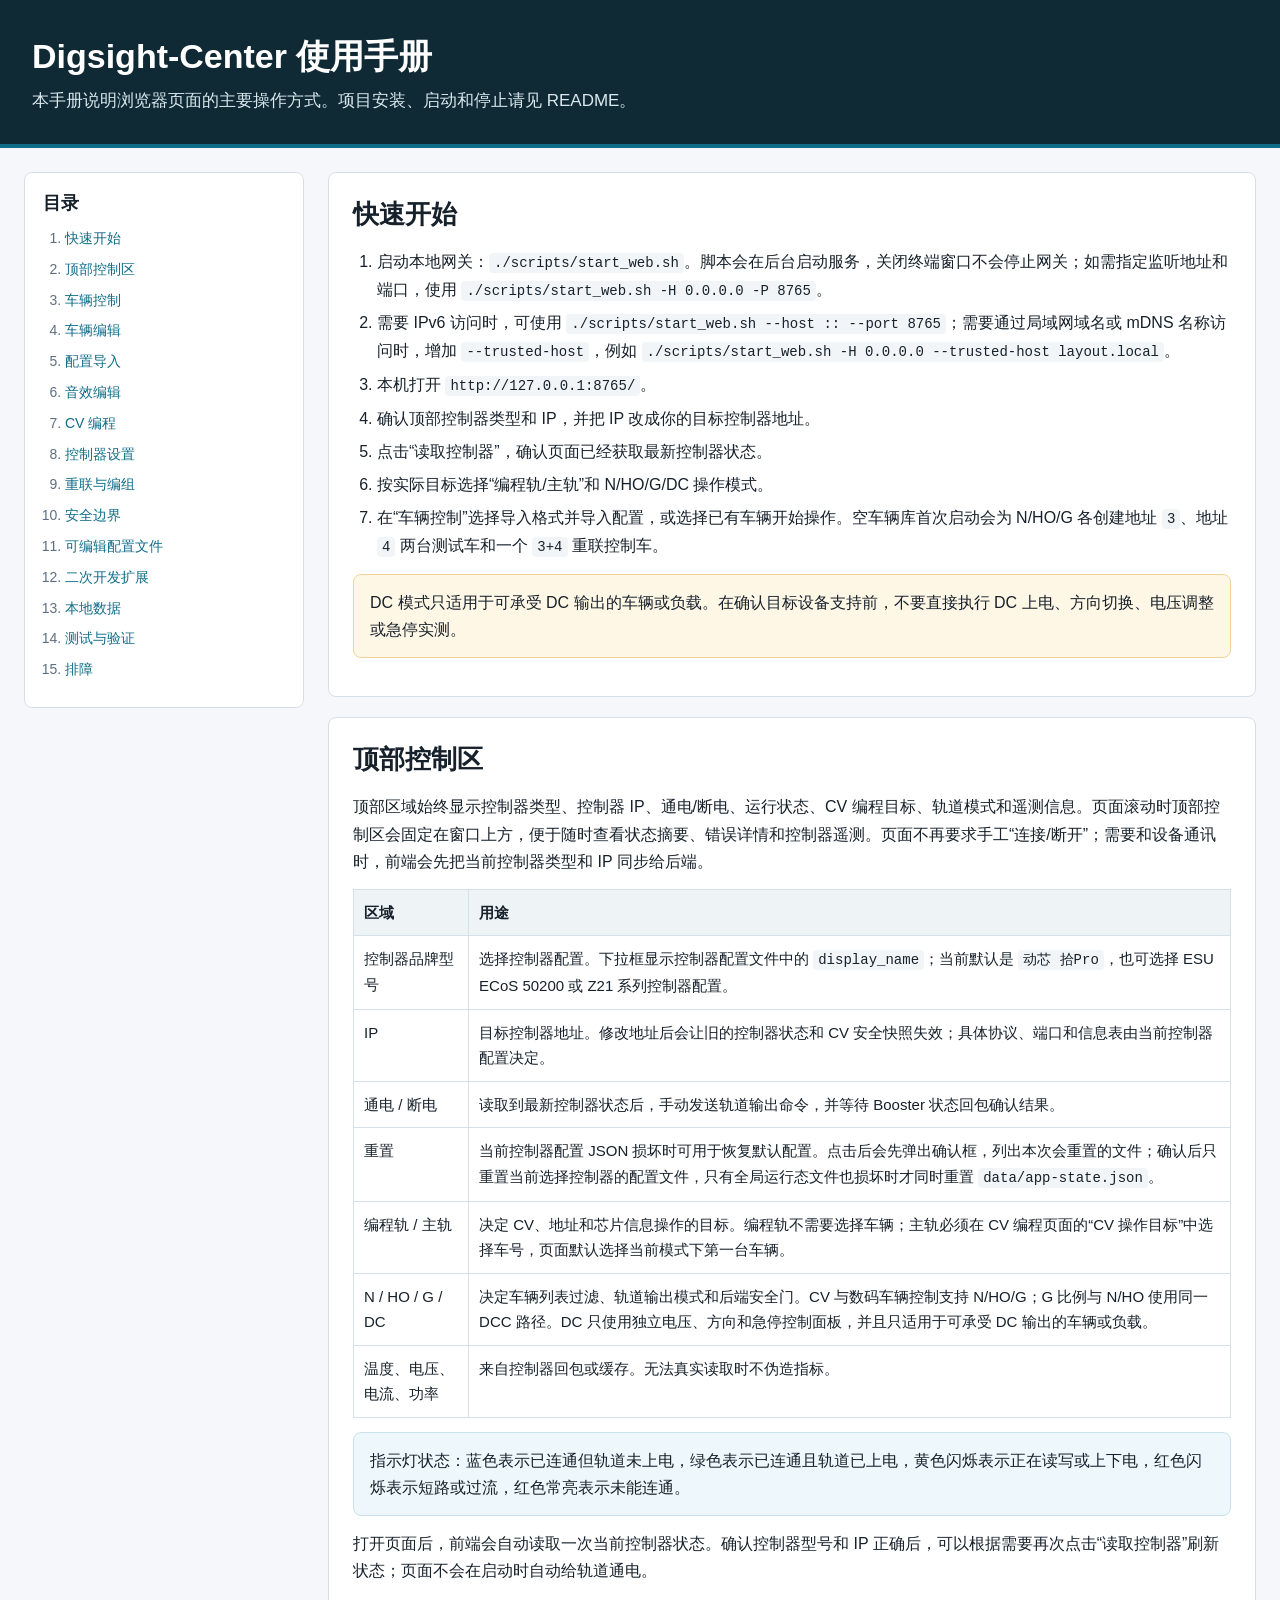
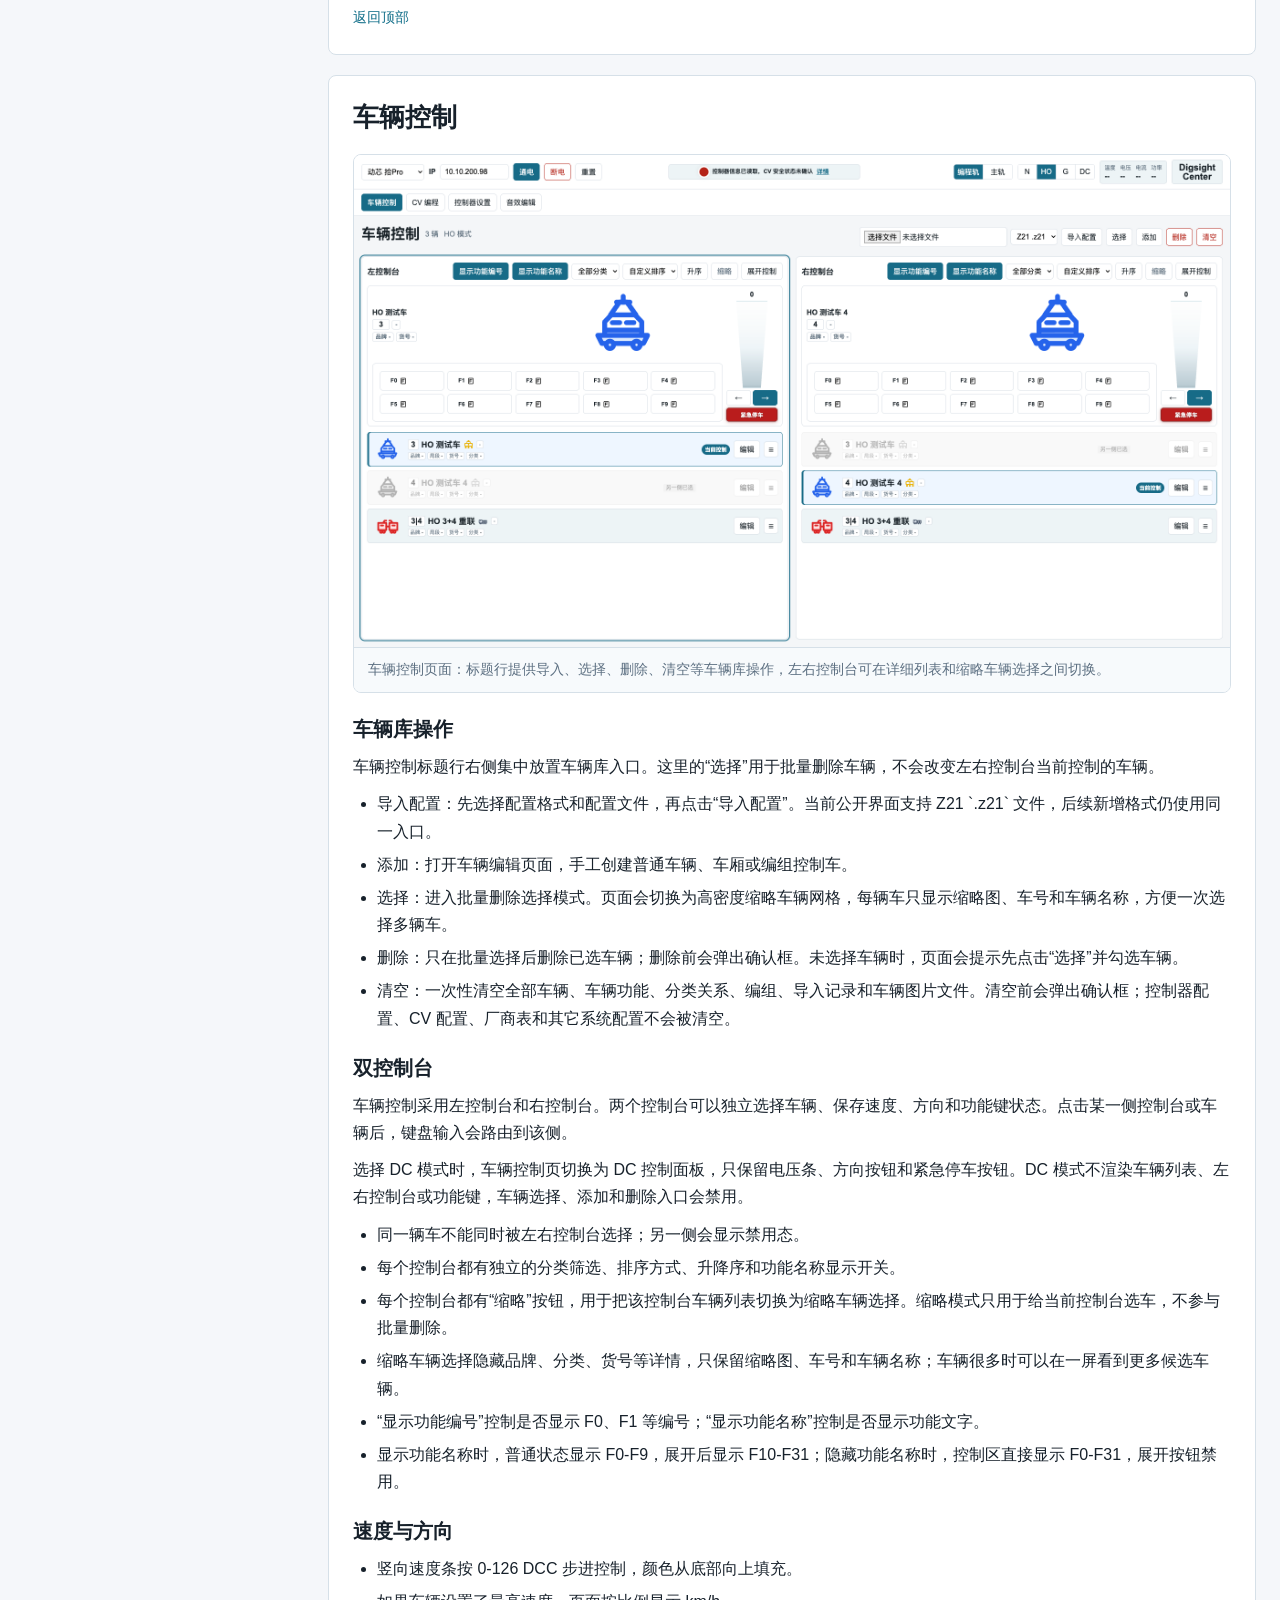
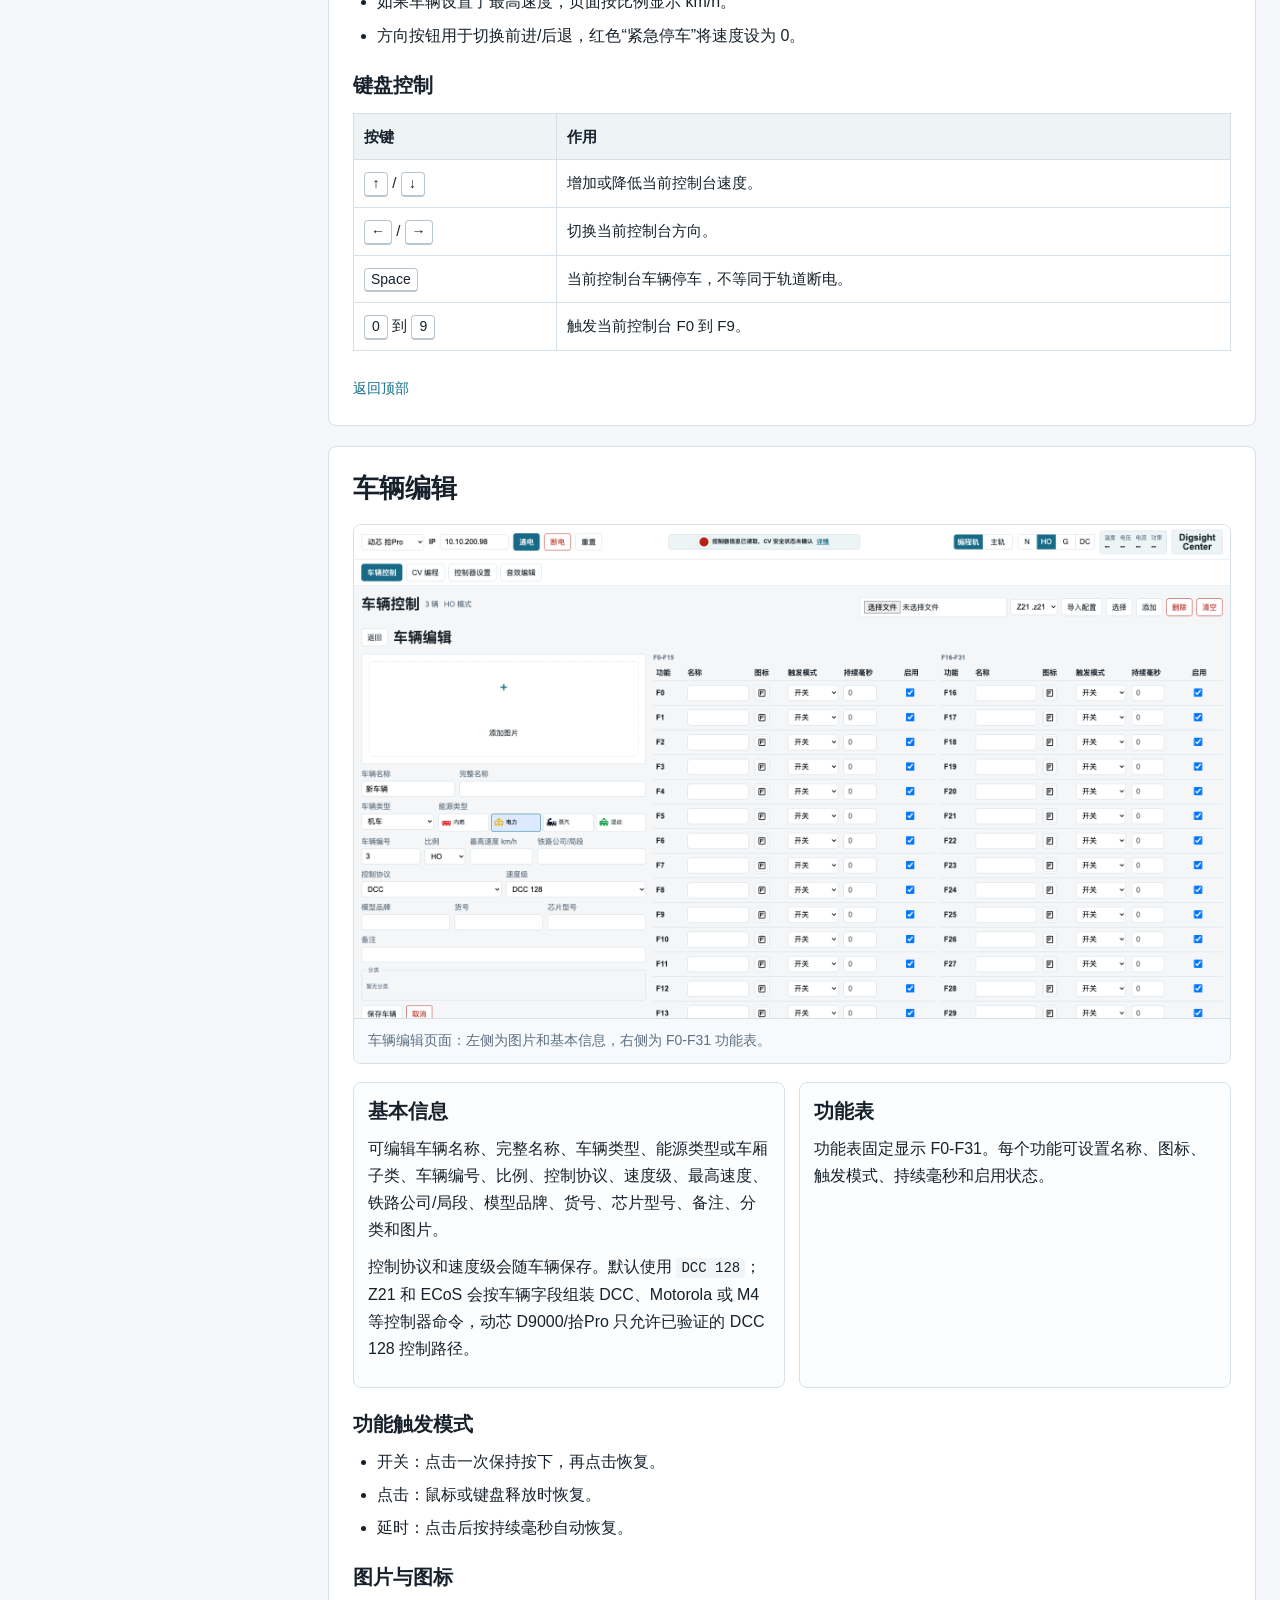
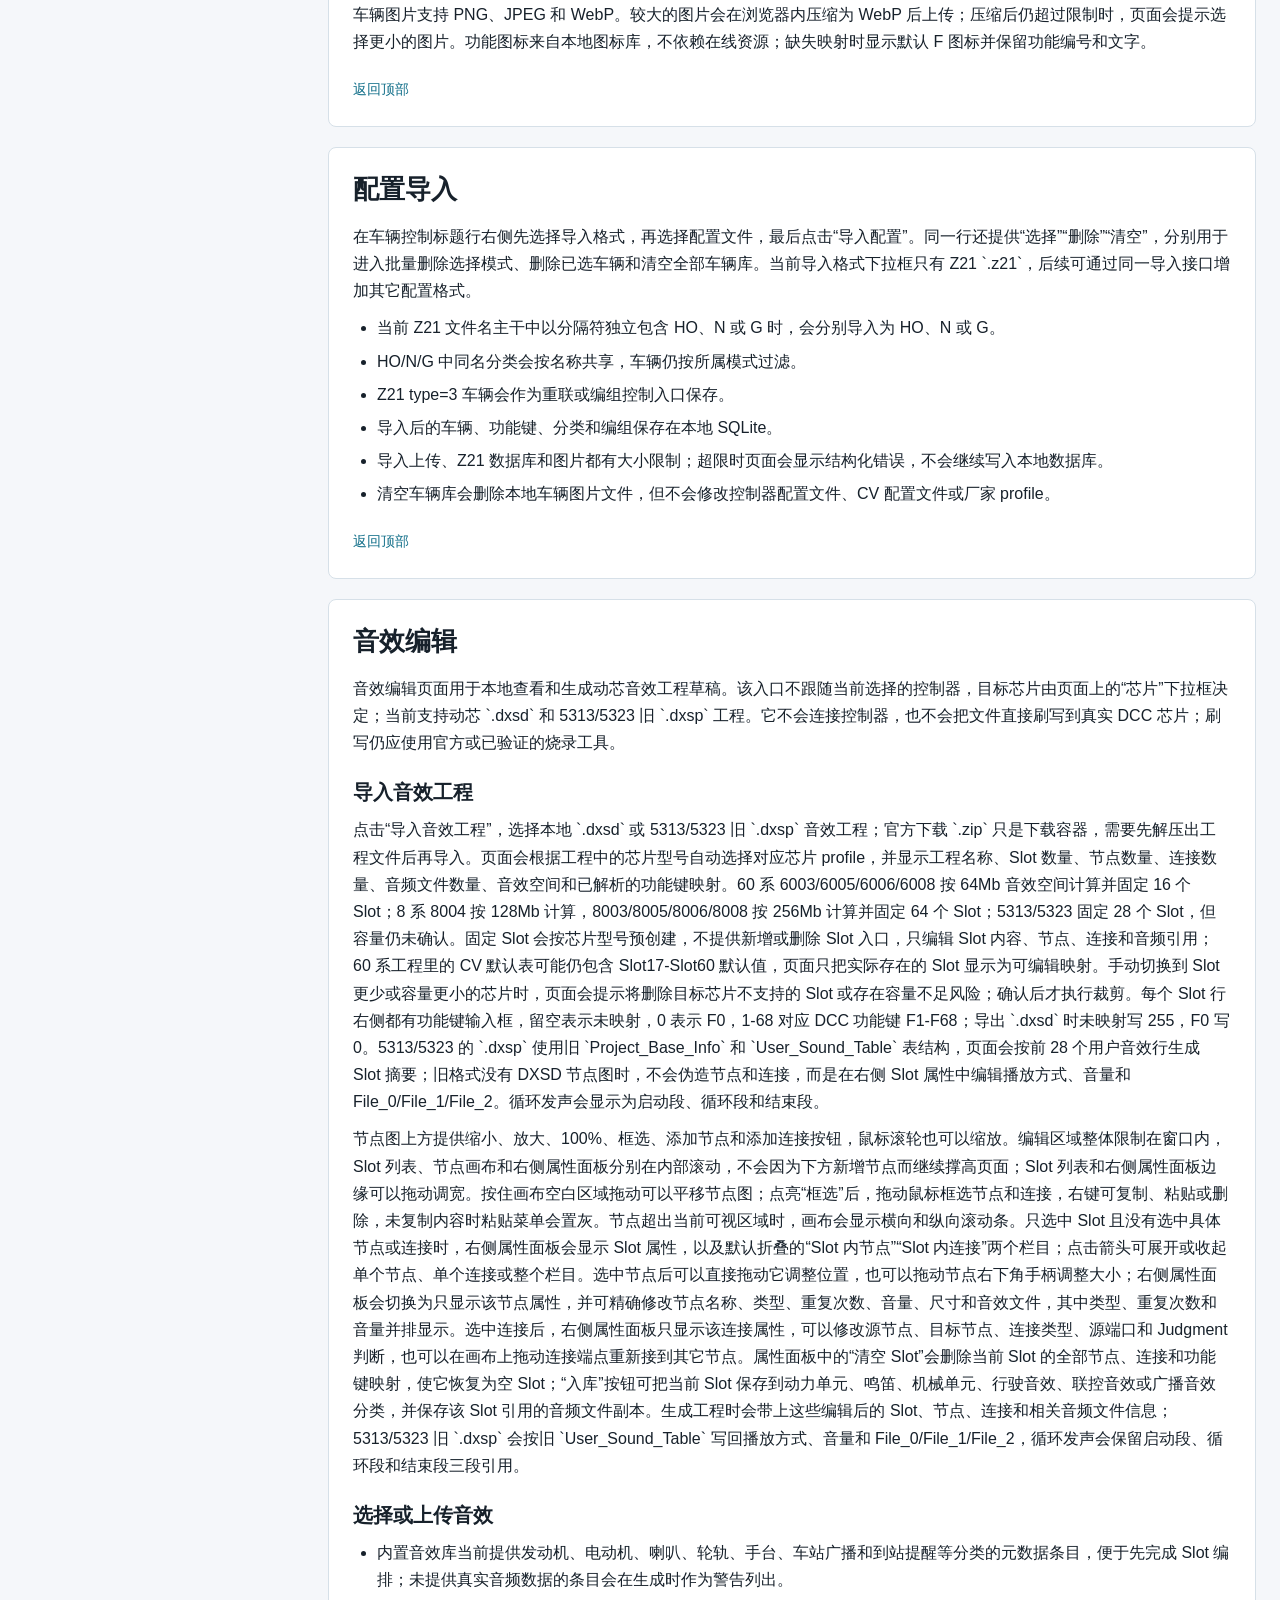
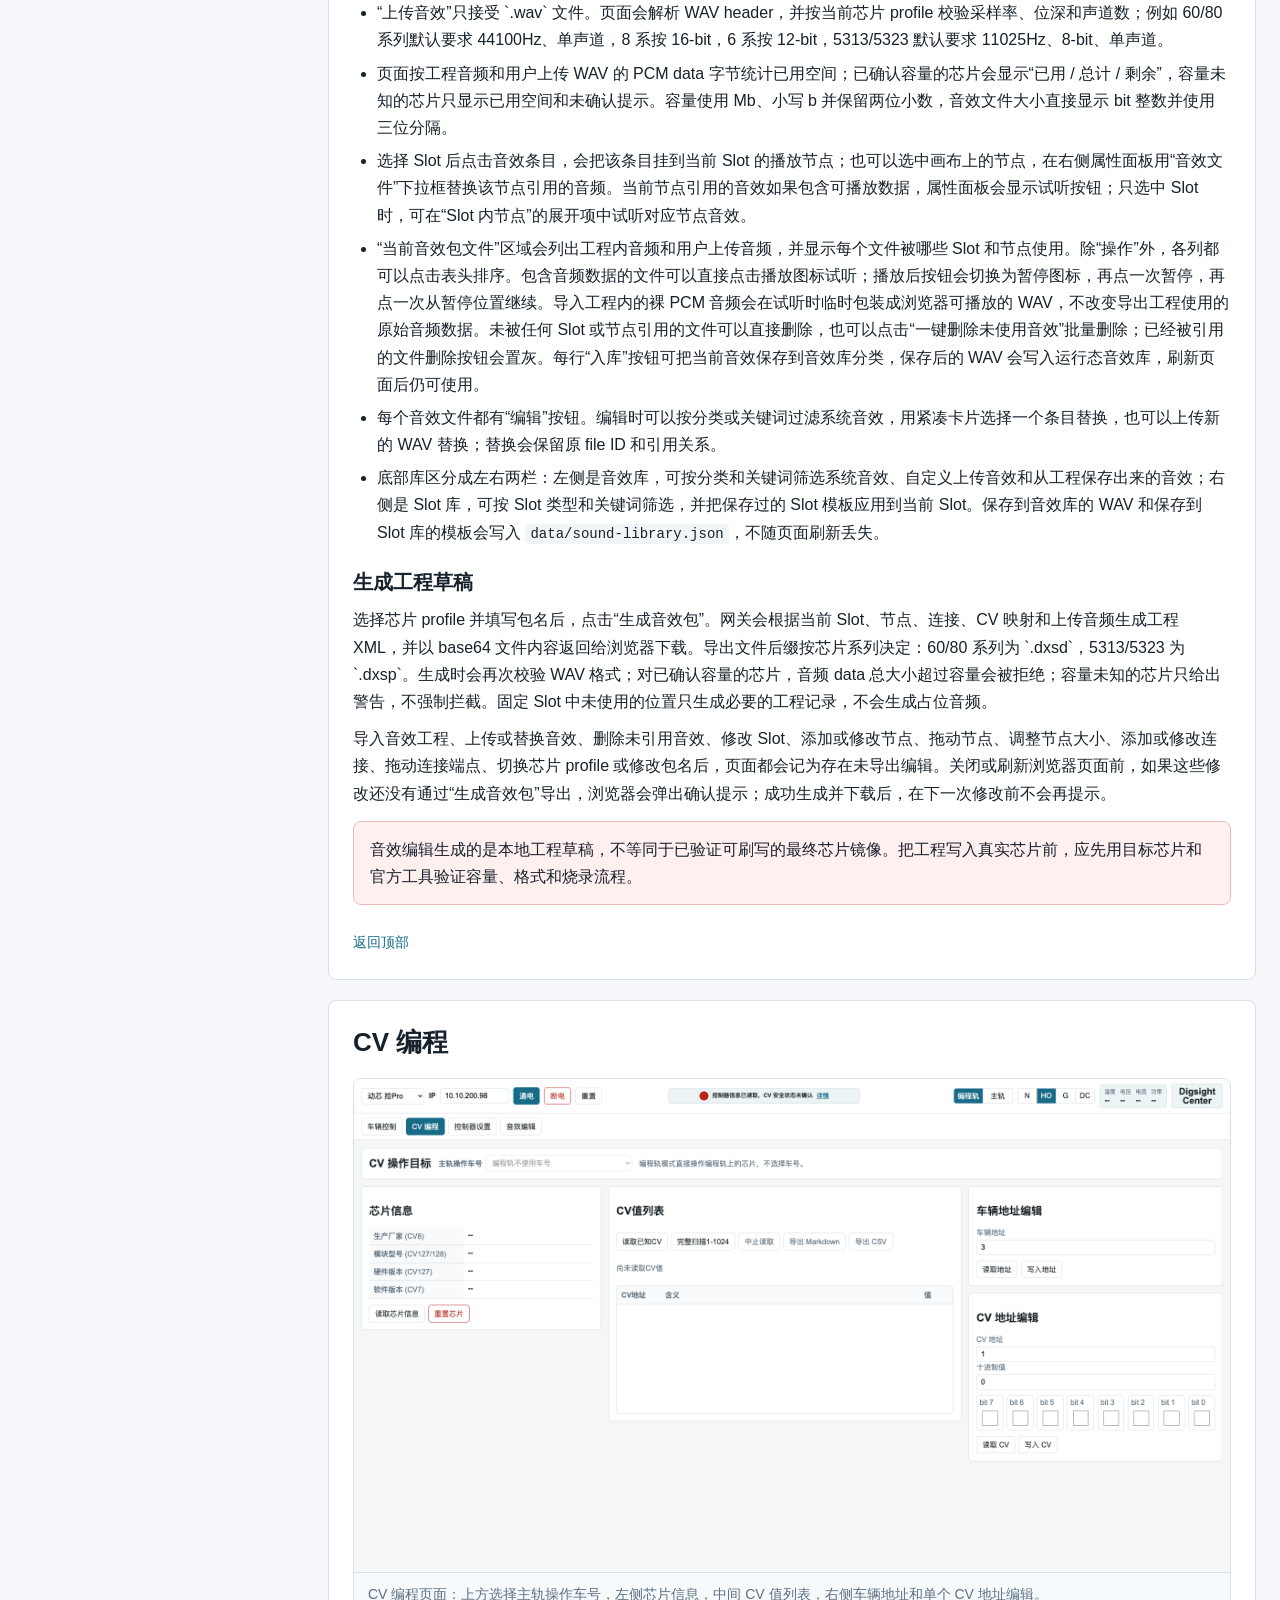
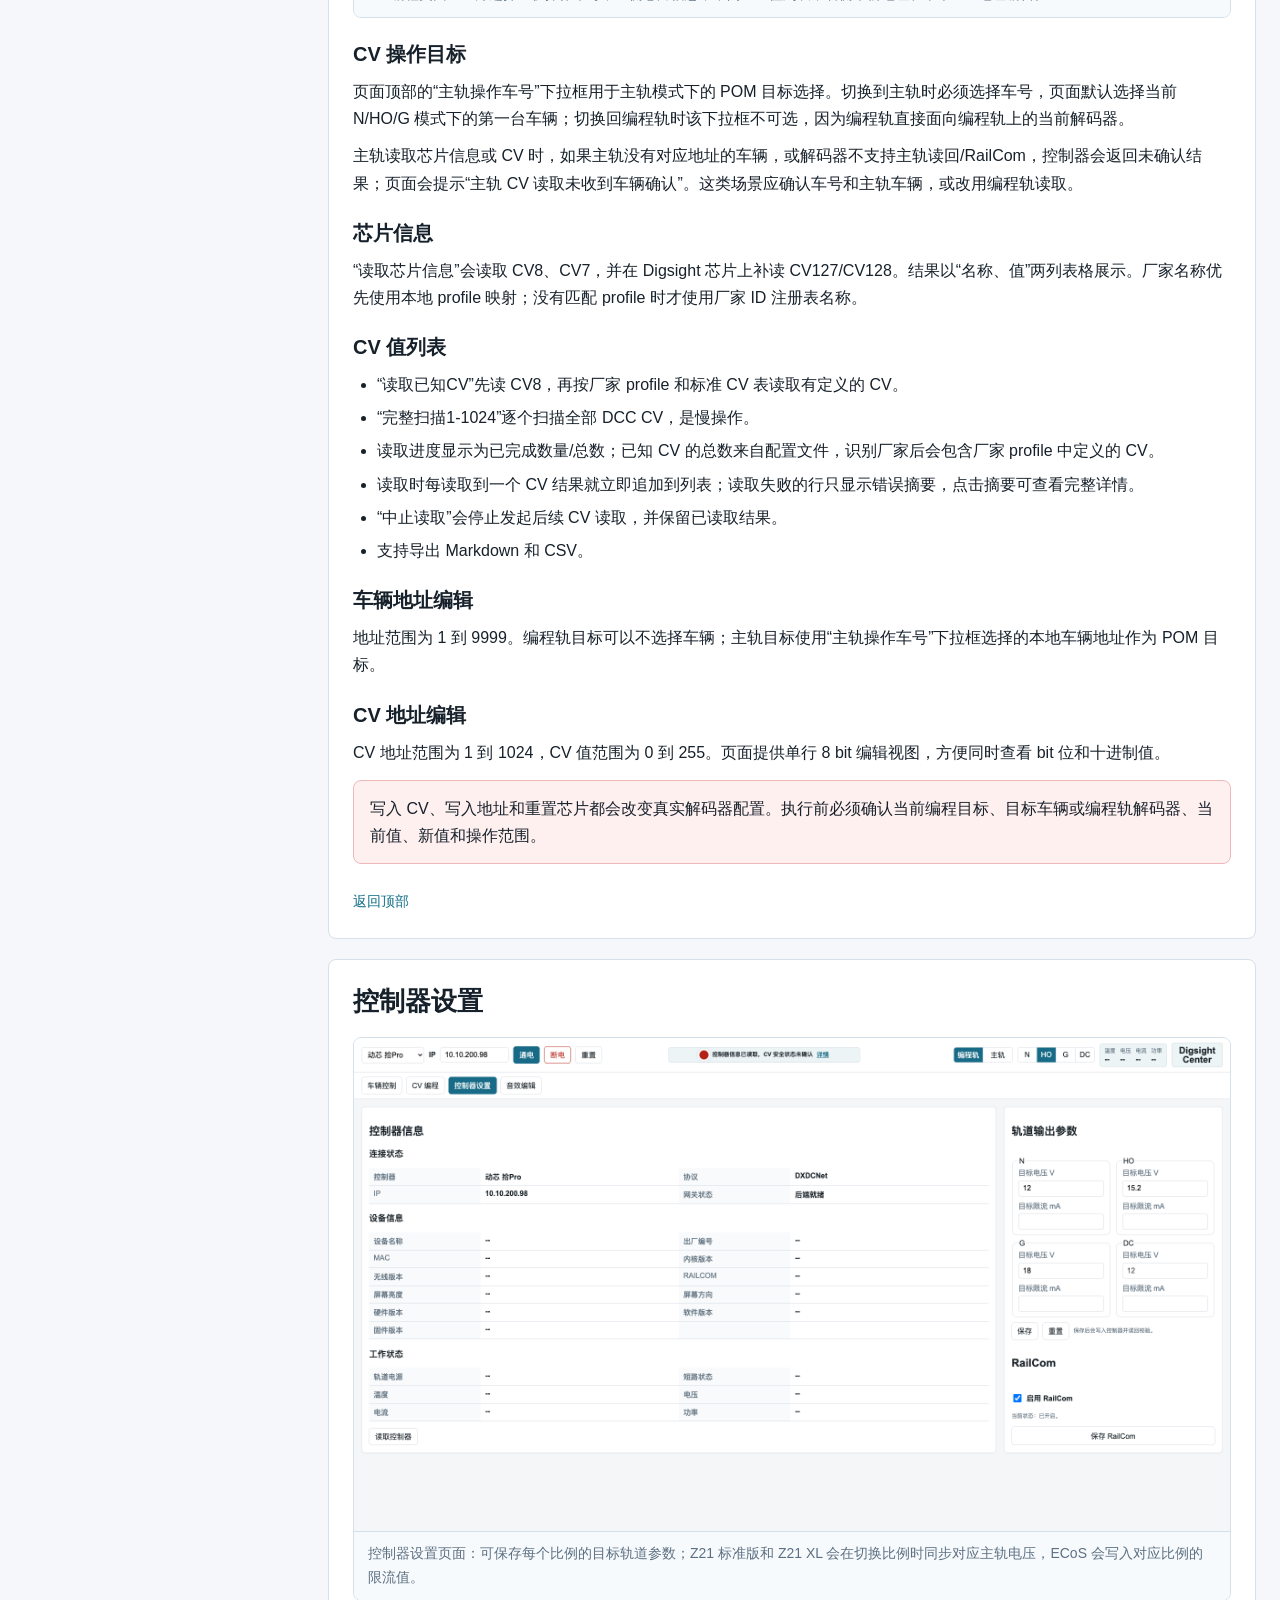
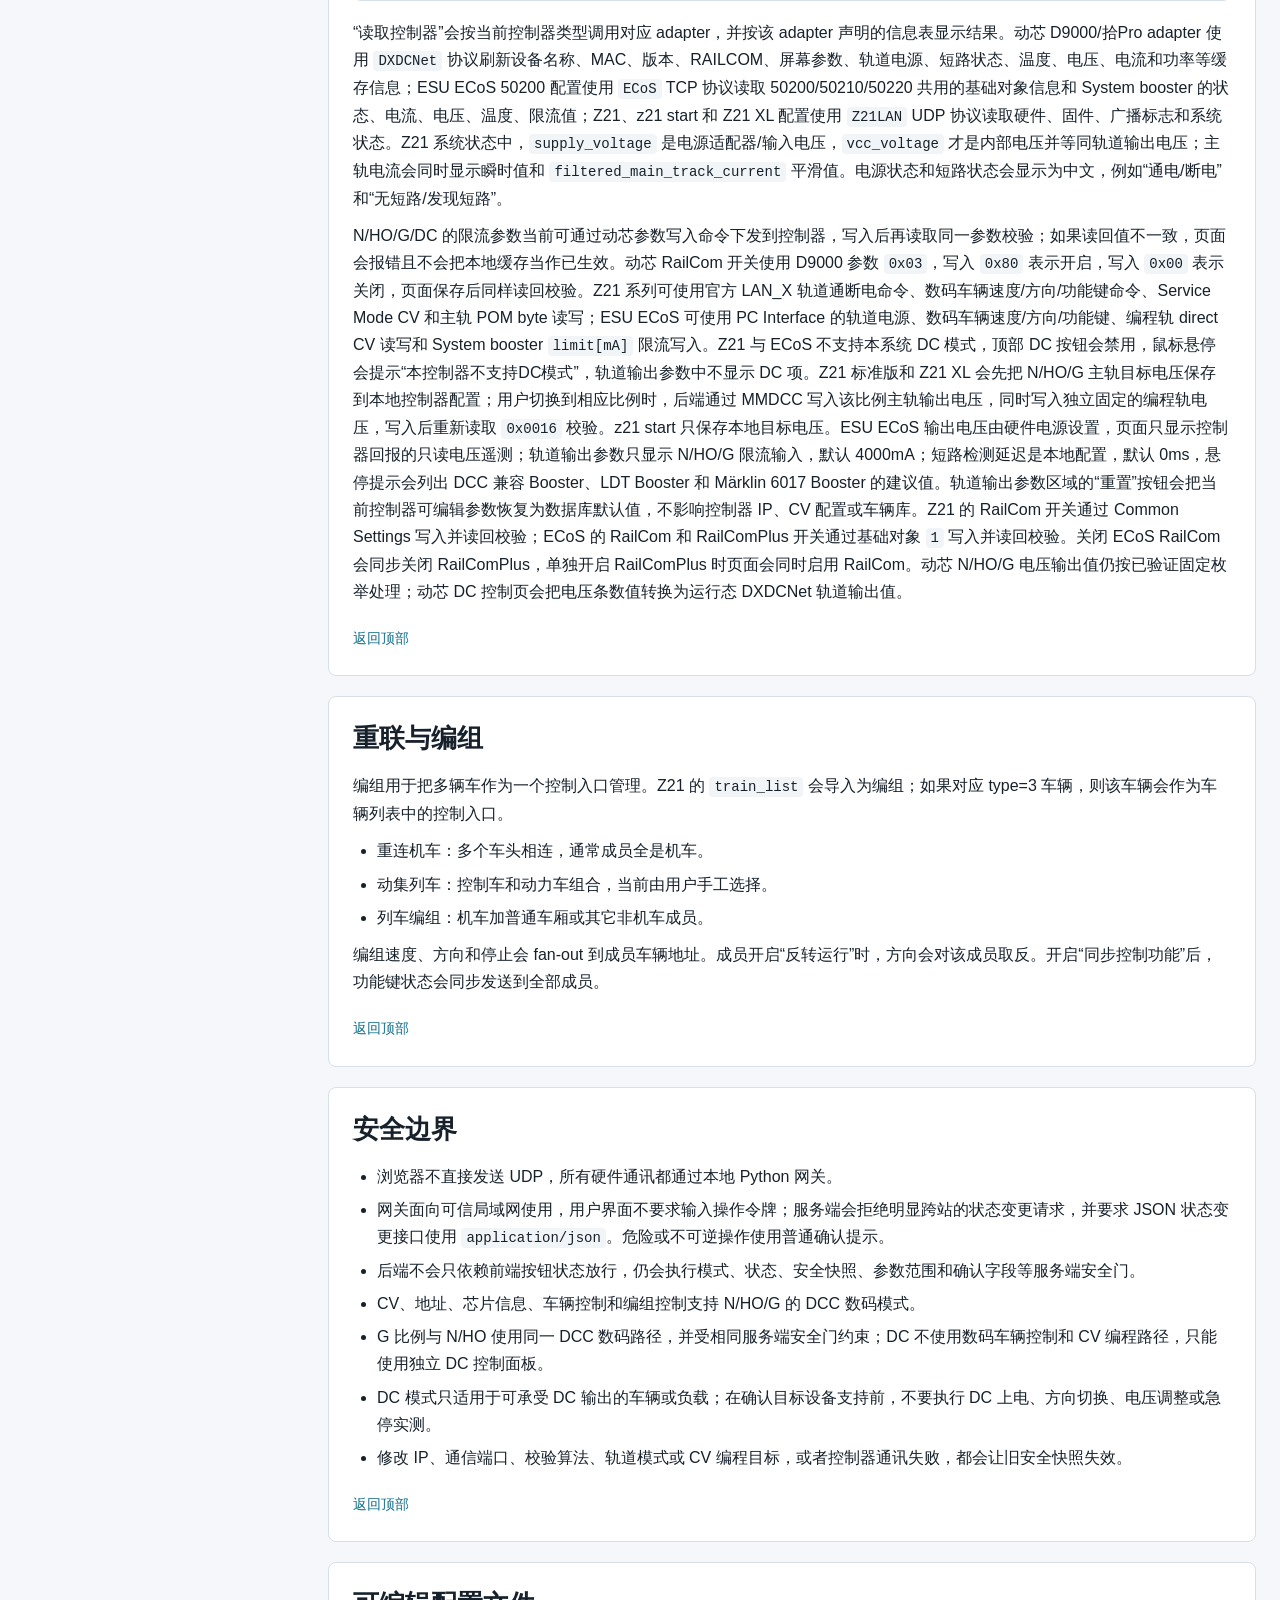
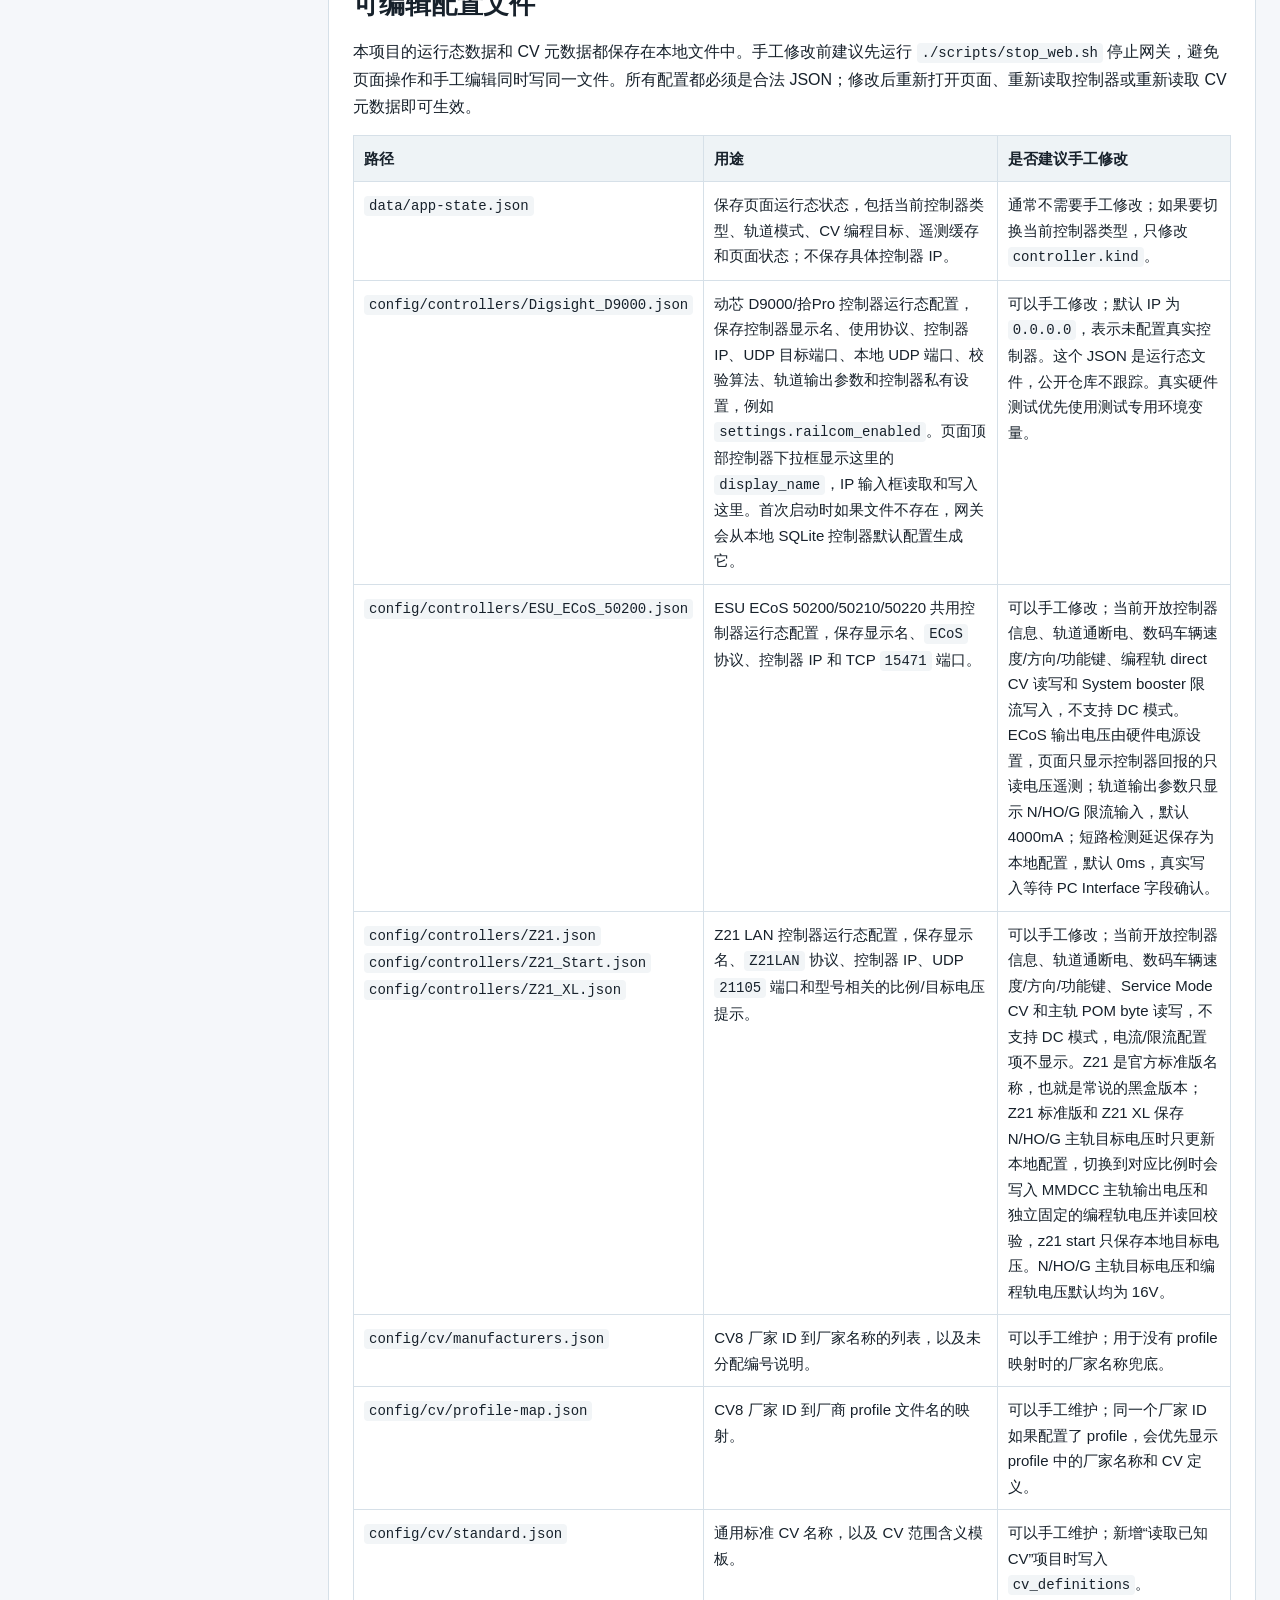
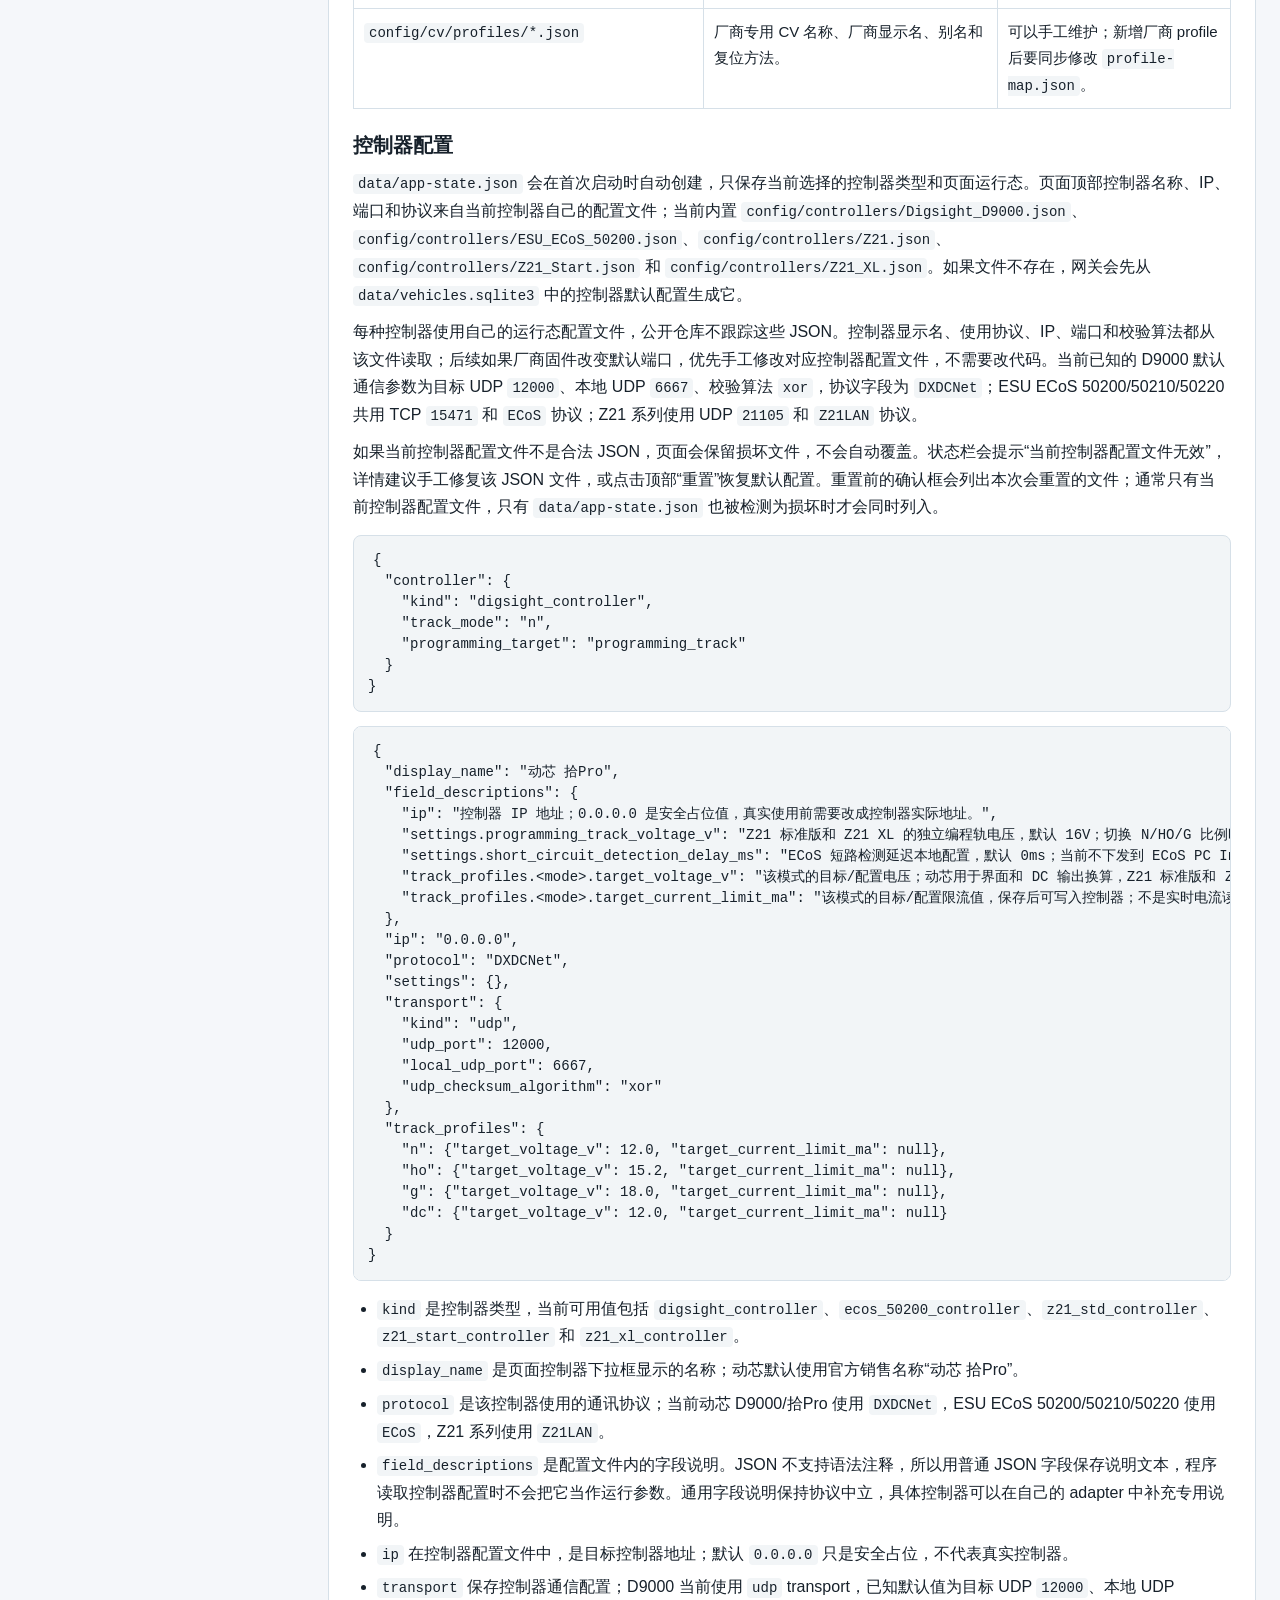
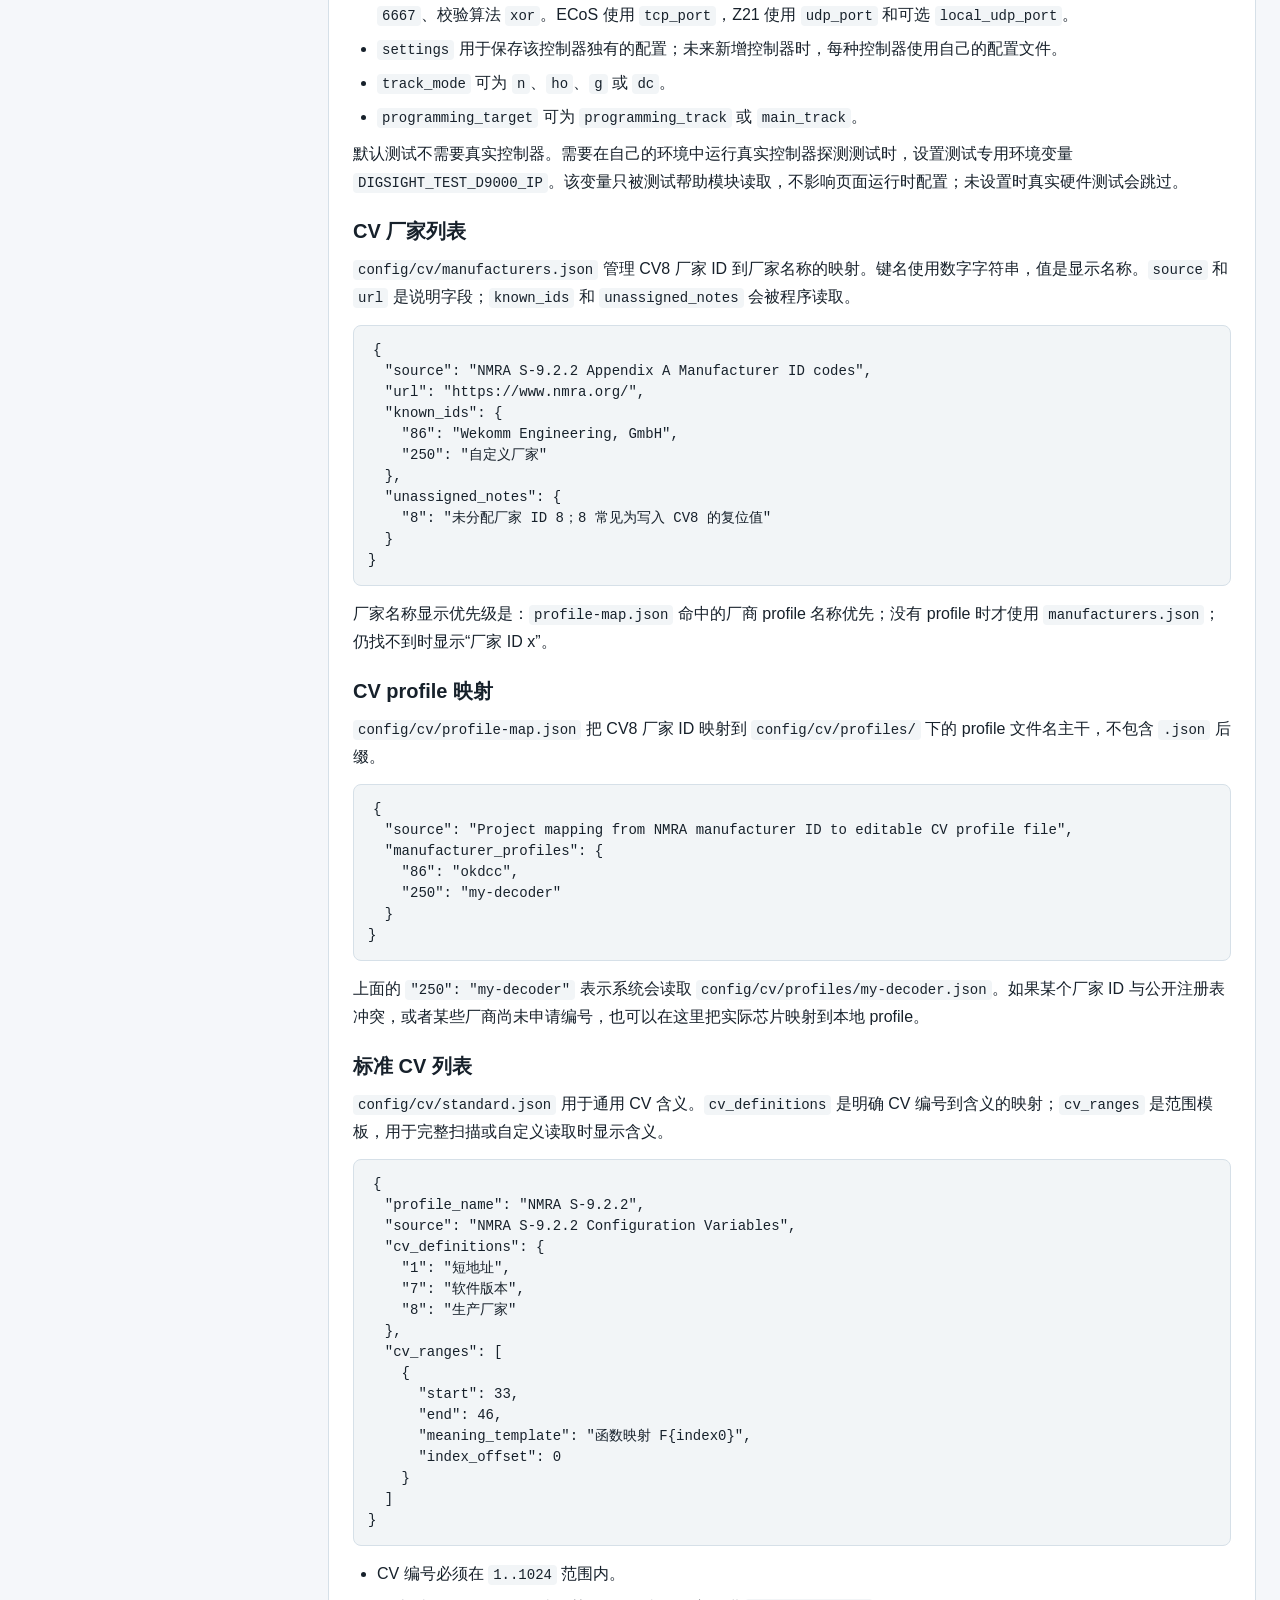
==== commit 55f5dfb8: "[Docs] update user guide for controllers and sound editor Update the public README and browser manua" ====
--- a/manual/MANUAL.html
+++ b/manual/MANUAL.html
@@ -292,6 +292,7 @@
         <li><a href="#vehicle-control">车辆控制</a></li>
         <li><a href="#vehicle-editor">车辆编辑</a></li>
         <li><a href="#config-import">配置导入</a></li>
+        <li><a href="#sound-editor">音效编辑</a></li>
         <li><a href="#cv">CV 编程</a></li>
         <li><a href="#settings">控制器设置</a></li>
         <li><a href="#consist">重联与编组</a></li>
@@ -323,7 +324,7 @@
 
       <section id="header">
         <h2>顶部控制区</h2>
-        <p>顶部区域始终显示控制器类型、控制器 IP、通电/断电、运行状态、CV 编程目标、轨道模式和遥测信息。页面不再要求手工“连接/断开”；需要和设备通讯时，前端会先把当前控制器类型和 IP 同步给后端。</p>
+        <p>顶部区域始终显示控制器类型、控制器 IP、通电/断电、运行状态、CV 编程目标、轨道模式和遥测信息。页面滚动时顶部控制区会固定在窗口上方，便于随时查看状态摘要、错误详情和控制器遥测。页面不再要求手工“连接/断开”；需要和设备通讯时，前端会先把当前控制器类型和 IP 同步给后端。</p>
         <table>
           <tr>
             <th>区域</th>
@@ -331,11 +332,11 @@
           </tr>
           <tr>
             <td>控制器品牌型号</td>
-            <td>选择控制器配置。当前下拉框显示控制器配置文件中的 <code>display_name</code>，默认是 <code>动芯 拾Pro</code>；后续新增控制器时仍使用同一入口。</td>
+            <td>选择控制器配置。下拉框显示控制器配置文件中的 <code>display_name</code>；当前默认是 <code>动芯 拾Pro</code>，也可选择 ESU ECoS 50200 或 Z21 系列控制器配置。</td>
           </tr>
           <tr>
             <td>IP</td>
-            <td>目标控制器地址。当前默认控制器为动芯 拾Pro，使用 <code>DXDCNet</code> 协议；修改地址后会让旧的控制器状态和 CV 安全快照失效。</td>
+            <td>目标控制器地址。修改地址后会让旧的控制器状态和 CV 安全快照失效；具体协议、端口和信息表由当前控制器配置决定。</td>
           </tr>
           <tr>
             <td>通电 / 断电</td>
@@ -361,7 +362,7 @@
         <div class="note">
           指示灯状态：蓝色表示已连通但轨道未上电，绿色表示已连通且轨道已上电，黄色闪烁表示正在读写或上下电，红色闪烁表示短路或过流，红色常亮表示未能连通。
         </div>
-        <p>打开页面后，先确认控制器型号和 IP，执行读取控制器状态。状态读取成功后，再点击通电。页面不会在启动时自动给轨道通电。</p>
+        <p>打开页面后，前端会自动读取一次当前控制器状态。确认控制器型号和 IP 正确后，可以根据需要再次点击“读取控制器”刷新状态；页面不会在启动时自动给轨道通电。</p>
         <a class="top-link" href="#top">返回顶部</a>
       </section>
 
@@ -432,7 +433,8 @@
         <div class="cards">
           <div class="card">
             <h3>基本信息</h3>
-            <p>可编辑车辆名称、完整名称、车辆类型、能源类型或车厢子类、车辆编号、比例、最高速度、铁路公司/局段、模型品牌、货号、芯片型号、备注、分类和图片。</p>
+            <p>可编辑车辆名称、完整名称、车辆类型、能源类型或车厢子类、车辆编号、比例、控制协议、速度级、最高速度、铁路公司/局段、模型品牌、货号、芯片型号、备注、分类和图片。</p>
+            <p>控制协议和速度级会随车辆保存。默认使用 <code>DCC 128</code>；Z21 和 ECoS 会按车辆字段组装 DCC、Motorola 或 M4 等控制器命令，动芯 D9000/拾Pro 只允许已验证的 DCC 128 控制路径。</p>
           </div>
           <div class="card">
             <h3>功能表</h3>
@@ -461,6 +463,31 @@
           <li>导入上传、Z21 数据库和图片都有大小限制；超限时页面会显示结构化错误，不会继续写入本地数据库。</li>
           <li>清空车辆库会删除本地车辆图片文件，但不会修改控制器配置文件、CV 配置文件或厂家 profile。</li>
         </ul>
+        <a class="top-link" href="#top">返回顶部</a>
+      </section>
+
+      <section id="sound-editor">
+        <h2>音效编辑</h2>
+        <p>音效编辑页面用于本地查看和生成动芯音效工程草稿。该入口不跟随当前选择的控制器，目标芯片由页面上的“芯片”下拉框决定；当前支持动芯 `.dxsd` 和 5313/5323 旧 `.dxsp` 工程。它不会连接控制器，也不会把文件直接刷写到真实 DCC 芯片；刷写仍应使用官方或已验证的烧录工具。</p>
+        <h3>导入音效工程</h3>
+        <p>点击“导入音效工程”，选择本地 `.dxsd` 或 5313/5323 旧 `.dxsp` 音效工程；官方下载 `.zip` 只是下载容器，需要先解压出工程文件后再导入。页面会根据工程中的芯片型号自动选择对应芯片 profile，并显示工程名称、Slot 数量、节点数量、连接数量、音频文件数量、音效空间和已解析的功能键映射。60 系 6003/6005/6006/6008 按 64Mb 音效空间计算并固定 16 个 Slot；8 系 8004 按 128Mb 计算，8003/8005/8006/8008 按 256Mb 计算并固定 64 个 Slot；5313/5323 固定 28 个 Slot，但容量仍未确认。固定 Slot 会按芯片型号预创建，不提供新增或删除 Slot 入口，只编辑 Slot 内容、节点、连接和音频引用；60 系工程里的 CV 默认表可能仍包含 Slot17-Slot60 默认值，页面只把实际存在的 Slot 显示为可编辑映射。手动切换到 Slot 更少或容量更小的芯片时，页面会提示将删除目标芯片不支持的 Slot 或存在容量不足风险；确认后才执行裁剪。每个 Slot 行右侧都有功能键输入框，留空表示未映射，0 表示 F0，1-68 对应 DCC 功能键 F1-F68；导出 `.dxsd` 时未映射写 255，F0 写 0。5313/5323 的 `.dxsp` 使用旧 `Project_Base_Info` 和 `User_Sound_Table` 表结构，页面会按前 28 个用户音效行生成 Slot 摘要；旧格式没有 DXSD 节点图时，不会伪造节点和连接，而是在右侧 Slot 属性中编辑播放方式、音量和 File_0/File_1/File_2。循环发声会显示为启动段、循环段和结束段。</p>
+        <p>节点图上方提供缩小、放大、100%、框选、添加节点和添加连接按钮，鼠标滚轮也可以缩放。编辑区域整体限制在窗口内，Slot 列表、节点画布和右侧属性面板分别在内部滚动，不会因为下方新增节点而继续撑高页面；Slot 列表和右侧属性面板边缘可以拖动调宽。按住画布空白区域拖动可以平移节点图；点亮“框选”后，拖动鼠标框选节点和连接，右键可复制、粘贴或删除，未复制内容时粘贴菜单会置灰。节点超出当前可视区域时，画布会显示横向和纵向滚动条。只选中 Slot 且没有选中具体节点或连接时，右侧属性面板会显示 Slot 属性，以及默认折叠的“Slot 内节点”“Slot 内连接”两个栏目；点击箭头可展开或收起单个节点、单个连接或整个栏目。选中节点后可以直接拖动它调整位置，也可以拖动节点右下角手柄调整大小；右侧属性面板会切换为只显示该节点属性，并可精确修改节点名称、类型、重复次数、音量、尺寸和音效文件，其中类型、重复次数和音量并排显示。选中连接后，右侧属性面板只显示该连接属性，可以修改源节点、目标节点、连接类型、源端口和 Judgment 判断，也可以在画布上拖动连接端点重新接到其它节点。属性面板中的“清空 Slot”会删除当前 Slot 的全部节点、连接和功能键映射，使它恢复为空 Slot；“入库”按钮可把当前 Slot 保存到动力单元、鸣笛、机械单元、行驶音效、联控音效或广播音效分类，并保存该 Slot 引用的音频文件副本。生成工程时会带上这些编辑后的 Slot、节点、连接和相关音频文件信息；5313/5323 旧 `.dxsp` 会按旧 `User_Sound_Table` 写回播放方式、音量和 File_0/File_1/File_2，循环发声会保留启动段、循环段和结束段三段引用。</p>
+        <h3>选择或上传音效</h3>
+        <ul>
+          <li>内置音效库当前提供发动机、电动机、喇叭、轮轨、手台、车站广播和到站提醒等分类的元数据条目，便于先完成 Slot 编排；未提供真实音频数据的条目会在生成时作为警告列出。</li>
+          <li>“上传音效”只接受 `.wav` 文件。页面会解析 WAV header，并按当前芯片 profile 校验采样率、位深和声道数；例如 60/80 系列默认要求 44100Hz、单声道，8 系按 16-bit，6 系按 12-bit，5313/5323 默认要求 11025Hz、8-bit、单声道。</li>
+          <li>页面按工程音频和用户上传 WAV 的 PCM data 字节统计已用空间；已确认容量的芯片会显示“已用 / 总计 / 剩余”，容量未知的芯片只显示已用空间和未确认提示。容量使用 Mb、小写 b 并保留两位小数，音效文件大小直接显示 bit 整数并使用三位分隔。</li>
+          <li>选择 Slot 后点击音效条目，会把该条目挂到当前 Slot 的播放节点；也可以选中画布上的节点，在右侧属性面板用“音效文件”下拉框替换该节点引用的音频。当前节点引用的音效如果包含可播放数据，属性面板会显示试听按钮；只选中 Slot 时，可在“Slot 内节点”的展开项中试听对应节点音效。</li>
+          <li>“当前音效包文件”区域会列出工程内音频和用户上传音频，并显示每个文件被哪些 Slot 和节点使用。除“操作”外，各列都可以点击表头排序。包含音频数据的文件可以直接点击播放图标试听；播放后按钮会切换为暂停图标，再点一次暂停，再点一次从暂停位置继续。导入工程内的裸 PCM 音频会在试听时临时包装成浏览器可播放的 WAV，不改变导出工程使用的原始音频数据。未被任何 Slot 或节点引用的文件可以直接删除，也可以点击“一键删除未使用音效”批量删除；已经被引用的文件删除按钮会置灰。每行“入库”按钮可把当前音效保存到音效库分类，保存后的 WAV 会写入运行态音效库，刷新页面后仍可使用。</li>
+          <li>每个音效文件都有“编辑”按钮。编辑时可以按分类或关键词过滤系统音效，用紧凑卡片选择一个条目替换，也可以上传新的 WAV 替换；替换会保留原 file ID 和引用关系。</li>
+          <li>底部库区分成左右两栏：左侧是音效库，可按分类和关键词筛选系统音效、自定义上传音效和从工程保存出来的音效；右侧是 Slot 库，可按 Slot 类型和关键词筛选，并把保存过的 Slot 模板应用到当前 Slot。保存到音效库的 WAV 和保存到 Slot 库的模板会写入 <code>data/sound-library.json</code>，不随页面刷新丢失。</li>
+        </ul>
+        <h3>生成工程草稿</h3>
+        <p>选择芯片 profile 并填写包名后，点击“生成音效包”。网关会根据当前 Slot、节点、连接、CV 映射和上传音频生成工程 XML，并以 base64 文件内容返回给浏览器下载。导出文件后缀按芯片系列决定：60/80 系列为 `.dxsd`，5313/5323 为 `.dxsp`。生成时会再次校验 WAV 格式；对已确认容量的芯片，音频 data 总大小超过容量会被拒绝；容量未知的芯片只给出警告，不强制拦截。固定 Slot 中未使用的位置只生成必要的工程记录，不会生成占位音频。</p>
+        <p>导入音效工程、上传或替换音效、删除未引用音效、修改 Slot、添加或修改节点、拖动节点、调整节点大小、添加或修改连接、拖动连接端点、切换芯片 profile 或修改包名后，页面都会记为存在未导出编辑。关闭或刷新浏览器页面前，如果这些修改还没有通过“生成音效包”导出，浏览器会弹出确认提示；成功生成并下载后，在下一次修改前不会再提示。</p>
+        <div class="danger">
+          音效编辑生成的是本地工程草稿，不等同于已验证可刷写的最终芯片镜像。把工程写入真实芯片前，应先用目标芯片和官方工具验证容量、格式和烧录流程。
+        </div>
         <a class="top-link" href="#top">返回顶部</a>
       </section>
 
@@ -498,10 +525,10 @@
         <h2>控制器设置</h2>
         <figure>
           <img src="assets/manual-controller-settings.png" alt="控制器设置页面截图">
-          <figcaption>控制器设置页面：左侧是控制器信息，右侧是轨道输出参数。</figcaption>
+          <figcaption>控制器设置页面：可保存每个比例的目标轨道参数；Z21 标准版和 Z21 XL 会在切换比例时同步对应主轨电压，ECoS 会写入对应比例的限流值。</figcaption>
         </figure>
-        <p>“读取控制器”会按当前控制器类型调用对应 adapter。当前动芯 D9000/拾Pro adapter 使用 <code>DXDCNet</code> 协议执行只读查询，刷新设备名称、MAC、硬件版本、软件版本、无线版本、RAILCOM、屏幕亮度、屏幕方向、温度、电压、电流和功率等缓存信息。</p>
-        <p>N/HO/G/DC 的限流参数会通过动芯参数写入命令下发到控制器，写入后再读取同一参数校验；如果读回值不一致，页面会报错且不会把本地缓存当作已生效。N/HO/G 电压输出值仍按已验证固定枚举处理；DC 控制页会把电压条数值转换为运行态 DXDCNet 轨道输出值。</p>
+        <p>“读取控制器”会按当前控制器类型调用对应 adapter，并按该 adapter 声明的信息表显示结果。动芯 D9000/拾Pro adapter 使用 <code>DXDCNet</code> 协议刷新设备名称、MAC、版本、RAILCOM、屏幕参数、轨道电源、短路状态、温度、电压、电流和功率等缓存信息；ESU ECoS 50200 配置使用 <code>ECoS</code> TCP 协议读取 50200/50210/50220 共用的基础对象信息和 System booster 的状态、电流、电压、温度、限流值；Z21、z21 start 和 Z21 XL 配置使用 <code>Z21LAN</code> UDP 协议读取硬件、固件、广播标志和系统状态。Z21 系统状态中，<code>supply_voltage</code> 是电源适配器/输入电压，<code>vcc_voltage</code> 才是内部电压并等同轨道输出电压；主轨电流会同时显示瞬时值和 <code>filtered_main_track_current</code> 平滑值。电源状态和短路状态会显示为中文，例如“通电/断电”和“无短路/发现短路”。</p>
+        <p>N/HO/G/DC 的限流参数当前可通过动芯参数写入命令下发到控制器，写入后再读取同一参数校验；如果读回值不一致，页面会报错且不会把本地缓存当作已生效。动芯 RailCom 开关使用 D9000 参数 <code>0x03</code>，写入 <code>0x80</code> 表示开启，写入 <code>0x00</code> 表示关闭，页面保存后同样读回校验。Z21 系列可使用官方 LAN_X 轨道通断电命令、数码车辆速度/方向/功能键命令、Service Mode CV 和主轨 POM byte 读写；ESU ECoS 可使用 PC Interface 的轨道电源、数码车辆速度/方向/功能键、编程轨 direct CV 读写和 System booster <code>limit[mA]</code> 限流写入。Z21 与 ECoS 不支持本系统 DC 模式，顶部 DC 按钮会禁用，鼠标悬停会提示“本控制器不支持DC模式”，轨道输出参数中不显示 DC 项。Z21 标准版和 Z21 XL 会先把 N/HO/G 主轨目标电压保存到本地控制器配置；用户切换到相应比例时，后端通过 MMDCC 写入该比例主轨输出电压，同时写入独立固定的编程轨电压，写入后重新读取 <code>0x0016</code> 校验。z21 start 只保存本地目标电压。ESU ECoS 输出电压由硬件电源设置，页面只显示控制器回报的只读电压遥测；轨道输出参数只显示 N/HO/G 限流输入，默认 4000mA；短路检测延迟是本地配置，默认 0ms，悬停提示会列出 DCC 兼容 Booster、LDT Booster 和 Märklin 6017 Booster 的建议值。轨道输出参数区域的“重置”按钮会把当前控制器可编辑参数恢复为数据库默认值，不影响控制器 IP、CV 配置或车辆库。Z21 的 RailCom 开关通过 Common Settings 写入并读回校验；ECoS 的 RailCom 和 RailComPlus 开关通过基础对象 <code>1</code> 写入并读回校验。关闭 ECoS RailCom 会同步关闭 RailComPlus，单独开启 RailComPlus 时页面会同时启用 RailCom。动芯 N/HO/G 电压输出值仍按已验证固定枚举处理；动芯 DC 控制页会把电压条数值转换为运行态 DXDCNet 轨道输出值。</p>
         <a class="top-link" href="#top">返回顶部</a>
       </section>
 
@@ -526,7 +553,7 @@
           <li>CV、地址、芯片信息、车辆控制和编组控制支持 N/HO/G 的 DCC 数码模式。</li>
           <li>G 比例与 N/HO 使用同一 DCC 数码路径，并受相同服务端安全门约束；DC 不使用数码车辆控制和 CV 编程路径，只能使用独立 DC 控制面板。</li>
           <li>DC 模式只适用于可承受 DC 输出的车辆或负载；在确认目标设备支持前，不要执行 DC 上电、方向切换、电压调整或急停实测。</li>
-          <li>修改 IP、UDP 端口、本地端口、校验算法、轨道模式或 CV 编程目标，或者控制器通讯失败，都会让旧安全快照失效。</li>
+          <li>修改 IP、通信端口、校验算法、轨道模式或 CV 编程目标，或者控制器通讯失败，都会让旧安全快照失效。</li>
         </ul>
         <a class="top-link" href="#top">返回顶部</a>
       </section>
@@ -547,8 +574,18 @@
           </tr>
           <tr>
             <td><code>config/controllers/Digsight_D9000.json</code></td>
-            <td>动芯 D9000/拾Pro 控制器运行态配置，保存控制器显示名、使用协议、控制器 IP、UDP 目标端口、本地 UDP 端口、校验算法、轨道输出参数和控制器私有设置。页面顶部控制器下拉框显示这里的 <code>display_name</code>，IP 输入框读取和写入这里。首次启动时如果文件不存在，网关会从本地 SQLite 控制器默认配置生成它。</td>
+            <td>动芯 D9000/拾Pro 控制器运行态配置，保存控制器显示名、使用协议、控制器 IP、UDP 目标端口、本地 UDP 端口、校验算法、轨道输出参数和控制器私有设置，例如 <code>settings.railcom_enabled</code>。页面顶部控制器下拉框显示这里的 <code>display_name</code>，IP 输入框读取和写入这里。首次启动时如果文件不存在，网关会从本地 SQLite 控制器默认配置生成它。</td>
             <td>可以手工修改；默认 IP 为 <code>0.0.0.0</code>，表示未配置真实控制器。这个 JSON 是运行态文件，公开仓库不跟踪。真实硬件测试优先使用测试专用环境变量。</td>
+          </tr>
+          <tr>
+            <td><code>config/controllers/ESU_ECoS_50200.json</code></td>
+            <td>ESU ECoS 50200/50210/50220 共用控制器运行态配置，保存显示名、<code>ECoS</code> 协议、控制器 IP 和 TCP <code>15471</code> 端口。</td>
+            <td>可以手工修改；当前开放控制器信息、轨道通断电、数码车辆速度/方向/功能键、编程轨 direct CV 读写和 System booster 限流写入，不支持 DC 模式。ECoS 输出电压由硬件电源设置，页面只显示控制器回报的只读电压遥测；轨道输出参数只显示 N/HO/G 限流输入，默认 4000mA；短路检测延迟保存为本地配置，默认 0ms，真实写入等待 PC Interface 字段确认。</td>
+          </tr>
+          <tr>
+            <td><code>config/controllers/Z21.json</code><br><code>config/controllers/Z21_Start.json</code><br><code>config/controllers/Z21_XL.json</code></td>
+            <td>Z21 LAN 控制器运行态配置，保存显示名、<code>Z21LAN</code> 协议、控制器 IP、UDP <code>21105</code> 端口和型号相关的比例/目标电压提示。</td>
+            <td>可以手工修改；当前开放控制器信息、轨道通断电、数码车辆速度/方向/功能键、Service Mode CV 和主轨 POM byte 读写，不支持 DC 模式，电流/限流配置项不显示。Z21 是官方标准版名称，也就是常说的黑盒版本；Z21 标准版和 Z21 XL 保存 N/HO/G 主轨目标电压时只更新本地配置，切换到对应比例时会写入 MMDCC 主轨输出电压和独立固定的编程轨电压并读回校验，z21 start 只保存本地目标电压。N/HO/G 主轨目标电压和编程轨电压默认均为 16V。</td>
           </tr>
           <tr>
             <td><code>config/cv/manufacturers.json</code></td>
@@ -573,8 +610,8 @@
         </table>
 
         <h3>控制器配置</h3>
-        <p><code>data/app-state.json</code> 会在首次启动时自动创建，只保存当前选择的控制器类型和页面运行态。页面顶部控制器名称、IP、端口和协议来自当前控制器自己的配置文件；当前动芯 D9000/拾Pro 使用 <code>config/controllers/Digsight_D9000.json</code>。如果该文件不存在，网关会先从 <code>data/vehicles.sqlite3</code> 中的控制器默认配置生成它。</p>
-        <p>每种控制器使用自己的运行态配置文件，公开仓库不跟踪这些 JSON。控制器显示名、使用协议、IP、端口和校验算法都从该文件读取；后续如果厂商固件改变默认端口，优先手工修改对应控制器配置文件，不需要改代码。当前已知的 D9000 默认通信参数为目标 UDP <code>12000</code>、本地 UDP <code>6667</code>、校验算法 <code>xor</code>，当前协议字段为 <code>DXDCNet</code>。同一种协议可以被多个控制器配置复用，后续新增 ECoS 等协议时也写在对应控制器配置文件里。</p>
+        <p><code>data/app-state.json</code> 会在首次启动时自动创建，只保存当前选择的控制器类型和页面运行态。页面顶部控制器名称、IP、端口和协议来自当前控制器自己的配置文件；当前内置 <code>config/controllers/Digsight_D9000.json</code>、<code>config/controllers/ESU_ECoS_50200.json</code>、<code>config/controllers/Z21.json</code>、<code>config/controllers/Z21_Start.json</code> 和 <code>config/controllers/Z21_XL.json</code>。如果文件不存在，网关会先从 <code>data/vehicles.sqlite3</code> 中的控制器默认配置生成它。</p>
+        <p>每种控制器使用自己的运行态配置文件，公开仓库不跟踪这些 JSON。控制器显示名、使用协议、IP、端口和校验算法都从该文件读取；后续如果厂商固件改变默认端口，优先手工修改对应控制器配置文件，不需要改代码。当前已知的 D9000 默认通信参数为目标 UDP <code>12000</code>、本地 UDP <code>6667</code>、校验算法 <code>xor</code>，协议字段为 <code>DXDCNet</code>；ESU ECoS 50200/50210/50220 共用 TCP <code>15471</code> 和 <code>ECoS</code> 协议；Z21 系列使用 UDP <code>21105</code> 和 <code>Z21LAN</code> 协议。</p>
         <p>如果当前控制器配置文件不是合法 JSON，页面会保留损坏文件，不会自动覆盖。状态栏会提示“当前控制器配置文件无效”，详情建议手工修复该 JSON 文件，或点击顶部“重置”恢复默认配置。重置前的确认框会列出本次会重置的文件；通常只有当前控制器配置文件，只有 <code>data/app-state.json</code> 也被检测为损坏时才会同时列入。</p>
         <pre><code>{
   "controller": {
@@ -587,7 +624,9 @@
   "display_name": "动芯 拾Pro",
   "field_descriptions": {
     "ip": "控制器 IP 地址；0.0.0.0 是安全占位值，真实使用前需要改成控制器实际地址。",
-    "track_profiles.&lt;mode&gt;.target_voltage_v": "该模式的目标/配置电压，供界面和 DC 输出换算使用；不是控制器实时回报电压。",
+    "settings.programming_track_voltage_v": "Z21 标准版和 Z21 XL 的独立编程轨电压，默认 16V；切换 N/HO/G 比例时会随主轨目标电压一起写入 MMDCC 设置。",
+    "settings.short_circuit_detection_delay_ms": "ECoS 短路检测延迟本地配置，默认 0ms；当前不下发到 ECoS PC Interface。",
+    "track_profiles.&lt;mode&gt;.target_voltage_v": "该模式的目标/配置电压；动芯用于界面和 DC 输出换算，Z21 标准版和 Z21 XL 会在切换到对应比例时写入 MMDCC 主轨电压；不是控制器实时回报电压。",
     "track_profiles.&lt;mode&gt;.target_current_limit_ma": "该模式的目标/配置限流值，保存后可写入控制器；不是实时电流读数。"
   },
   "ip": "0.0.0.0",
@@ -607,12 +646,12 @@
   }
 }</code></pre>
         <ul>
-          <li><code>kind</code> 是控制器类型，当前可用值为 <code>digsight_controller</code>。</li>
-          <li><code>display_name</code> 是页面控制器下拉框显示的名称；默认使用官方销售名称“动芯 拾Pro”。</li>
-          <li><code>protocol</code> 是该控制器使用的通讯协议；当前动芯 D9000/拾Pro 使用 <code>DXDCNet</code>，后续其它控制器可以声明复用同一协议或使用 ECoS 等其它协议。</li>
+          <li><code>kind</code> 是控制器类型，当前可用值包括 <code>digsight_controller</code>、<code>ecos_50200_controller</code>、<code>z21_std_controller</code>、<code>z21_start_controller</code> 和 <code>z21_xl_controller</code>。</li>
+          <li><code>display_name</code> 是页面控制器下拉框显示的名称；动芯默认使用官方销售名称“动芯 拾Pro”。</li>
+          <li><code>protocol</code> 是该控制器使用的通讯协议；当前动芯 D9000/拾Pro 使用 <code>DXDCNet</code>，ESU ECoS 50200/50210/50220 使用 <code>ECoS</code>，Z21 系列使用 <code>Z21LAN</code>。</li>
           <li><code>field_descriptions</code> 是配置文件内的字段说明。JSON 不支持语法注释，所以用普通 JSON 字段保存说明文本，程序读取控制器配置时不会把它当作运行参数。通用字段说明保持协议中立，具体控制器可以在自己的 adapter 中补充专用说明。</li>
           <li><code>ip</code> 在控制器配置文件中，是目标控制器地址；默认 <code>0.0.0.0</code> 只是安全占位，不代表真实控制器。</li>
-          <li><code>transport</code> 保存控制器通信配置；D9000 当前使用 <code>udp</code> transport，已知默认值为目标 UDP <code>12000</code>、本地 UDP <code>6667</code>、校验算法 <code>xor</code>，如果手工改错可以按示例改回。</li>
+          <li><code>transport</code> 保存控制器通信配置；D9000 当前使用 <code>udp</code> transport，已知默认值为目标 UDP <code>12000</code>、本地 UDP <code>6667</code>、校验算法 <code>xor</code>。ECoS 使用 <code>tcp_port</code>，Z21 使用 <code>udp_port</code> 和可选 <code>local_udp_port</code>。</li>
           <li><code>settings</code> 用于保存该控制器独有的配置；未来新增控制器时，每种控制器使用自己的配置文件。</li>
           <li><code>track_mode</code> 可为 <code>n</code>、<code>ho</code>、<code>g</code> 或 <code>dc</code>。</li>
           <li><code>programming_target</code> 可为 <code>programming_track</code> 或 <code>main_track</code>。</li>
@@ -745,8 +784,8 @@
             <td>当前控制器类型、轨道模式、CV 编程目标、遥测缓存和页面运行状态。</td>
           </tr>
           <tr>
-            <td><code>config/controllers/Digsight_D9000.json</code></td>
-            <td>动芯 D9000/拾Pro 控制器运行态配置；缺失时由 SQLite 控制器默认配置生成，公开仓库不跟踪。</td>
+            <td><code>config/controllers/*.json</code></td>
+            <td>当前选择控制器的运行态配置；缺失时由 SQLite 控制器默认配置生成，公开仓库不跟踪。当前内置动芯 D9000/拾Pro、ESU ECoS 50200 和 Z21 系列配置。</td>
           </tr>
           <tr>
             <td><code>data/vehicles.sqlite3</code></td>
@@ -771,9 +810,9 @@
       <section id="testing">
         <h2>测试与验证</h2>
         <p>默认测试只使用 mock 和仓库内 <code>tests/fixtures/</code> 样例，不需要真实控制器，也不需要本机私有文件。不要把真实控制器 IP 或本地文件路径写进测试代码、README 或本手册。</p>
-        <p>使用 Python 3.10+ 解释器执行测试；下面用 <code>python3</code> 表示已经满足版本要求的解释器。如果系统默认 <code>python3</code> 低于 3.10，请替换为 <code>python3.10</code>、<code>python3.11</code> 或其它符合要求的命令。测试可以直接使用仓库内的本地协议 package，不需要先执行 editable install；运行测试前把项目根目录和两个 package 的 <code>src</code> 目录加入 <code>PYTHONPATH</code> 即可。</p>
+        <p>使用 Python 3.10+ 解释器执行测试；下面用 <code>python3</code> 表示已经满足版本要求的解释器。如果系统默认 <code>python3</code> 低于 3.10，请替换为 <code>python3.10</code>、<code>python3.11</code> 或其它符合要求的命令。测试可以直接使用仓库内的本地协议 package，不需要先执行 editable install；运行测试前把项目根目录和各 package 的 <code>src</code> 目录加入 <code>PYTHONPATH</code> 即可。</p>
         <pre><code>python3 -m pip install -r requirements-dev.txt
-export PYTHONPATH="$PWD:$PWD/packages/train-dcc/src:$PWD/packages/digsight-dxdcnet/src${PYTHONPATH:+:$PYTHONPATH}"
+export PYTHONPATH="$PWD:$PWD/packages/train-dcc/src:$PWD/packages/digsight-dxdcnet/src:$PWD/packages/esu-ecos/src:$PWD/packages/z21-lan/src${PYTHONPATH:+:$PYTHONPATH}"
 python3 -m unittest discover -s tests -v
 python3 scripts/check_coverage.py
 for file in assets/js/*.js; do node --check "$file" || exit 1; done
@@ -786,7 +825,7 @@
 export DIGSIGHT_TEST_Z21_N_FILE="&lt;n-z21-file-path&gt;"
 python3 -m unittest tests.server_tests.test_optional_external_inputs -v</code></pre>
         <ul>
-          <li><code>config/controllers/Digsight_D9000.json</code> 是动芯 D9000/拾Pro 的运行态配置文件；页面运行读取这里的控制器显示名、协议、IP 和通信端口。文件缺失时由 SQLite 默认配置生成，公开仓库不跟踪。</li>
+          <li><code>config/controllers/*.json</code> 是各控制器的运行态配置文件；页面运行读取这里的控制器显示名、协议、IP 和通信端口。文件缺失时由 SQLite 默认配置生成，公开仓库不跟踪。</li>
           <li><code>DIGSIGHT_TEST_D9000_IP</code> 是真实硬件探测测试的可选控制器地址；未设置时对应测试会跳过。</li>
           <li><code>DIGSIGHT_TEST_Z21_HO_FILE</code> 和 <code>DIGSIGHT_TEST_Z21_N_FILE</code> 是可选外部样本；未设置时对应测试会跳过。</li>
           <li>外部文件测试只验证导入器能读取用户提供的文件，并检查基础摘要和轨道模式；具体车辆数量仍应由你的样本和业务预期决定。</li>
